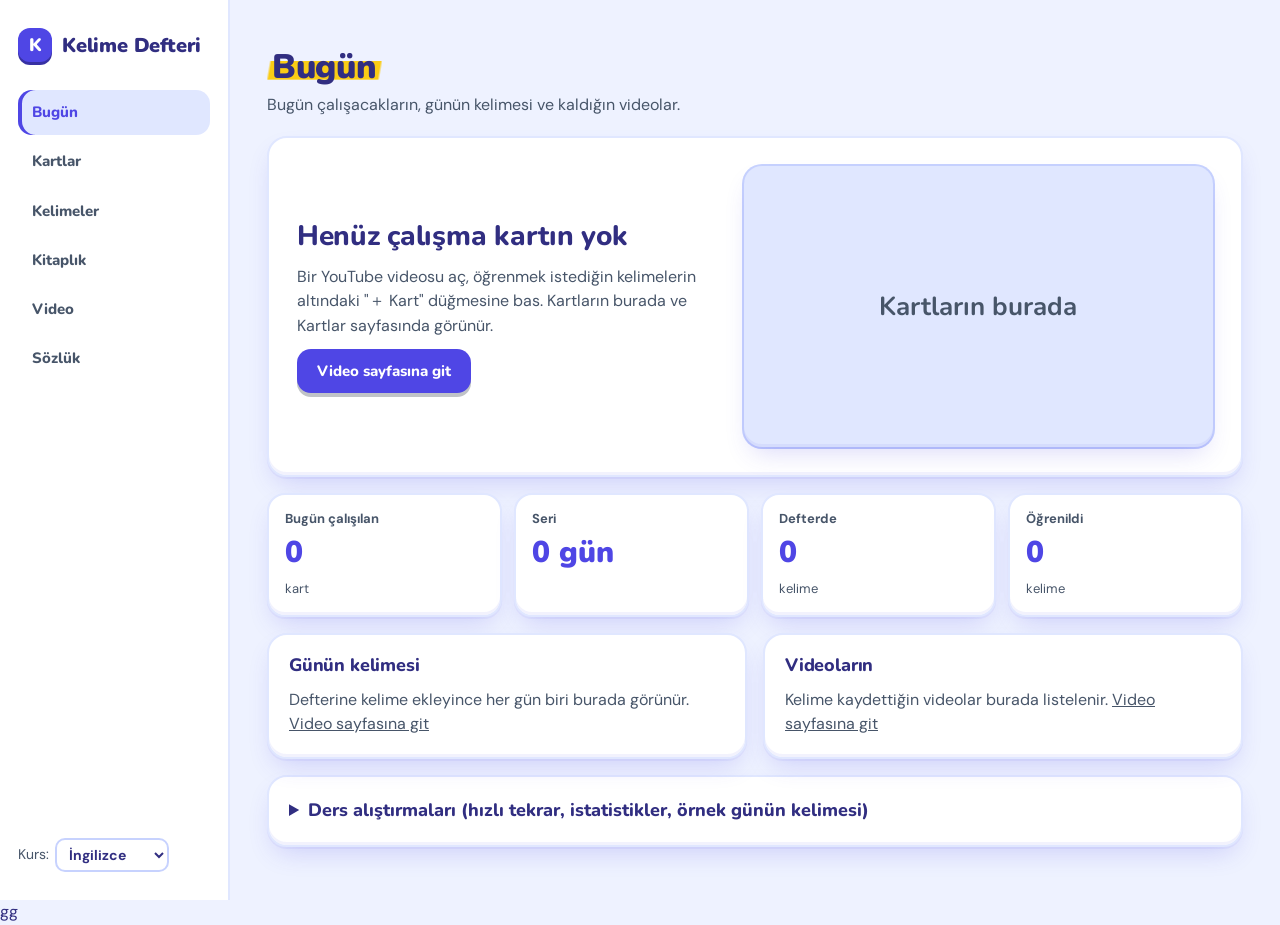
==== web/index.html @ 9fa53432 "Kelime Defteri: ilk commit (backend/ + web/ yapısı) Video transkripti, shadowing, dikte, kelime kart" ====
<!DOCTYPE html>
<html lang="tr">
<head>
    <meta charset="UTF-8">
    <meta name="viewport" content="width=device-width, initial-scale=1.0, viewport-fit=cover">
    <title>Bugün · Kelime Defteri</title>
    <link rel="preconnect" href="https://fonts.googleapis.com">
    <link rel="preconnect" href="https://fonts.gstatic.com" crossorigin>
    <link href="https://fonts.googleapis.com/css2?family=DM+Sans:ital,wght@0,400;0,500;0,700;1,400&family=Nunito:wght@600;700;800;900&display=swap" rel="stylesheet">
    <link rel="stylesheet" href="css/style.css">
</head>
<body>
<div class="app">
    <aside class="sidebar">
        <h1 class="brand"><span class="brand-mark" aria-hidden="true">K</span> Kelime Defteri</h1>
        <nav class="nav" aria-label="Sayfalar">
            <a href="index.html" aria-current="page">Bugün</a>
            <a href="kartlar.html">Kartlar</a>
            <a href="kelimeler.html">Kelimeler</a>
            <a href="kitaplik.html">Kitaplık</a>
            <a href="video.html">Video</a>
            <a href="sozluk.html">Sözlük</a>
        </nav>
        <label class="course">Kurs:
            <select id="courseSelect" aria-label="Kurs dili">
                <option value="en">İngilizce</option>
                <option value="de">Almanca</option>
                <option value="fr">Fransızca</option>
                <option value="es">İspanyolca</option>
            </select>
        </label>
    </aside>

    <main class="main">
        <section id="today" class="section">
            <h2><mark>Bugün</mark></h2>
            <p class="section-hint">Bugün çalışacakların, günün kelimesi ve kaldığın videolar.</p>

            <!-- Günün özeti: kayıtlı kartlardan (store.js + saved.js) -->
            <article class="panel hero">
                <div id="todayHero"></div>
                <div class="index-card">
                    <div id="todayNext" class="study-display today-next"></div>
                </div>
            </article>

            <div class="tiles">
                <div class="tile"><span class="tile-label">Bugün çalışılan</span><span class="tile-value" id="todayDone">0</span><span class="tile-sub">kart</span></div>
                <div class="tile"><span class="tile-label">Seri</span><span class="tile-value"><span id="todayStreak">0</span> gün</span></div>
                <div class="tile"><span class="tile-label">Defterde</span><span class="tile-value" id="todayTotal">0</span><span class="tile-sub">kelime</span></div>
                <div class="tile"><span class="tile-label">Öğrenildi</span><span class="tile-value" id="todayLearned">0</span><span class="tile-sub">kelime</span></div>
            </div>

            <div class="grid grid-2">
                <article class="panel">
                    <h3>Günün kelimesi</h3>
                    <div id="todayWord"></div>
                </article>
                <article class="panel">
                    <h3>Videoların</h3>
                    <div id="todayVideos"></div>
                </article>
            </div>

            <!-- variables.js, operators.js, conditionals.js ve advanced.js ders dosyalarının demo içeriği -->
            <details class="panel lab">
            <summary>Ders alıştırmaları (hızlı tekrar, istatistikler, örnek günün kelimesi)</summary>
            <div class="grid">
                <article class="panel hero">
                    <div>
                        <h3>Hızlı tekrar</h3>
                        <p>Her kelime 1,5 saniye görünür, ardından Türkçe anlamı gelir.</p>
                        <div class="hero-actions">
                            <button type="button" id="studyButton" onclick="startStudySession()">Tekrarı başlat</button>
                            <span id="studyProgress" class="progress"></span>
                        </div>
                    </div>
                    <div class="index-card">
                        <div id="studyDisplay" class="study-display"></div>
                    </div>
                </article>

                <div class="tiles">
                    <div class="tile">
                        <span class="tile-label">Seri</span>
                        <span class="tile-value"><span id="seri"></span> gün</span>
                    </div>
                    <div class="tile">
                        <span class="tile-label">Puan</span>
                        <span class="tile-value" id="operator-puan"></span>
                    </div>
                    <div class="tile">
                        <span class="tile-label">Başarı</span>
                        <span class="tile-value" id="basariYuzdesi"></span>
                    </div>
                    <div class="tile">
                        <span class="tile-label">Seviye</span>
                        <span class="tile-value" id="seviyeSonucu"></span>
                        <span class="tile-sub"><span id="kosul-puan"></span> puan</span>
                    </div>
                </div>

                <div class="grid grid-2">
                    <article class="panel">
                        <h3>Günün kelimesi</h3>
                        <p class="wod-word" id="kelime"></p>
                        <p class="wod-meaning" id="anlam"></p>
                        <p class="meta">
                            <span class="chip">Seviye <b id="seviye"></b></span>
                            <span class="chip">Öğrenildi <b id="ogrenildiMi"></b></span>
                        </p>
                    </article>

                    <article class="panel">
                        <h3>Bu haftanın özeti</h3>
                        <table class="stats">
                            <tr><td>Toplam soru</td><td id="toplamSoru"></td></tr>
                            <tr><td>Doğru − yanlış</td><td id="fark"></td></tr>
                            <tr><td>17 günde tam hafta</td><td id="tamHafta"></td></tr>
                            <tr><td>Artan gün</td><td id="artanGun"></td></tr>
                            <tr><td>Sınavı geçti</td><td id="gectiMi"></td></tr>
                            <tr><td>Rozet kazandı</td><td id="rozetMi"></td></tr>
                        </table>
                    </article>
                </div>
            </div>
            </details>
        </section>
    </main>
</div>

<script src="js/helpers.js"></script>
<script src="js/course.js"></script>
<script src="js/lessons/variables.js"></script>
<script src="js/lessons/operators.js"></script>
<script src="js/lessons/conditionals.js"></script>
<script src="js/lessons/advanced.js"></script>
<script src="js/store.js"></script>
<script src="js/saved.js"></script>
gg</body>
</html>
---- web/css/style.css ----
/* ===== Renkler ve yazı tipleri ===== */
:root {
    /* Palet: ui-ux-pro-max "Language Learning App" (öğrenme indigosu + ilerleme yeşili) */
    --ground: #EEF2FF;        /* sayfa zemini */
    --paper: #FFFFFF;         /* kart ve panel */
    --ink: #312E81;           /* ana yazı */
    --ink-soft: #475569;      /* ikincil yazılar */
    --rule: #C7D2FE;          /* kenarlık */
    --primary: #4F46E5;       /* düğmeler, seçili öğeler */
    --primary-deep: #3730A3;  /* düğmelerin alt gölgesi */
    --primary-soft: #E0E7FF;  /* seçili menü, yumuşak dolgu */
    --secondary: #818CF8;
    --accent: #16A34A;        /* ilerleme yeşili (dolgu) */
    --muted: #EBEEF8;
    --margin: #7C3AED;        /* kartların üst şeridi, phrasal verb rengi */
    --marker: #FACC15;        /* vurgu sarısı */
    --marker-soft: #FEF9C3;
    --marker-deep: #CA8A04;
    --ok: #15803D;            /* beyaz üstünde 4.5:1'i geçen yeşil */
    --error: #B91C1C;

    --font-display: "Nunito", "Segoe UI", system-ui, sans-serif;
    --font-body: "DM Sans", "Segoe UI", system-ui, sans-serif;
    --font-hand: "Nunito", "Segoe UI", system-ui, sans-serif;  /* Türkçe anlamlar (eskiden el yazısı) */

    --radius: 20px;
    /* Clay: dışta yumuşak gölge + içte alt kenar gölgesi */
    --shadow: 0 2px 0 rgba(79, 70, 229, 0.06), 0 12px 26px -8px rgba(79, 70, 229, 0.22), inset 0 -3px 0 rgba(79, 70, 229, 0.07);
    --press: 0 4px 0 rgba(15, 23, 42, 0.26);       /* basılabilir düğmenin alt kenarı */
    --press-down: 0 1px 0 rgba(15, 23, 42, 0.26);
}

* { box-sizing: border-box; }

body {
    margin: 0;
    font: 16px/1.55 var(--font-body);
    color: var(--ink);
    background: var(--ground);
}

h1, h2, h3 { font-family: var(--font-display); line-height: 1.15; margin: 0; }

a { color: inherit; }

:focus-visible { outline: 3px solid var(--ink); outline-offset: 2px; border-radius: 6px; }

/* Fosforlu kalem: başlıklarda ve öğrenilen kelimelerde */
mark, .learned .front .word {
    color: inherit;
    background: linear-gradient(100deg, transparent 2%, var(--marker) 4%, var(--marker) 96%, transparent 98%) 0 62% / 100% 0.55em no-repeat;
    padding: 0 0.15em;
}

/* ===== Uygulama iskeleti ===== */
.app { min-height: 100vh; }

.sidebar {
    display: flex; align-items: center; justify-content: space-between; gap: 12px;
    padding: 14px 16px;
    padding-top: calc(14px + env(safe-area-inset-top, 0px));
    background: var(--paper);
    border-bottom: 1px solid var(--rule);
}

.brand { display: flex; align-items: center; gap: 10px; font-family: var(--font-display); font-weight: 800; font-size: 20px; }
.brand-mark {
    display: grid; place-items: center;
    width: 34px; height: 34px; border-radius: 9px;
    background: var(--primary); color: var(--marker); font-size: 18px;
}

.course { margin: 0; font-size: 14px; color: var(--ink-soft); }
.course { display: flex; align-items: center; gap: 6px; }
.course select { padding: 5px 8px; border: 1px solid var(--rule); border-radius: 8px; background: var(--paper); color: var(--ink); font: 700 14px var(--font-body); cursor: pointer; }
.course select:focus-visible { outline: 2px solid var(--ink); outline-offset: 1px; }

/* Telefonda menü: alta sabit sekme çubuğu */
.nav {
    position: fixed; left: 0; right: 0; bottom: 0; z-index: 10;
    display: grid; grid-template-columns: repeat(6, 1fr);
    padding-bottom: env(safe-area-inset-bottom, 0px);
    background: var(--paper);
    border-top: 1px solid var(--rule);
}
.nav a {
    padding: 12px 2px; text-align: center; text-decoration: none;
    font-weight: 700; font-size: 13px; color: var(--ink-soft);
}
.nav a:hover { color: var(--ink); }
.nav a[aria-current="page"] { color: var(--ink); box-shadow: inset 0 3px 0 var(--ink); }

.main {
    max-width: 1040px; margin: 0 auto;
    padding: 8px 16px calc(88px + env(safe-area-inset-bottom, 0px));
}

.section { padding-top: 28px; scroll-margin-top: 16px; }
.section > h2 { font-size: clamp(26px, 5vw, 34px); font-weight: 800; margin-bottom: 6px; }
.section-hint { margin: 0 0 18px; color: var(--ink-soft); }

/* ===== Paneller ===== */
.panel {
    background: var(--paper);
    border-radius: var(--radius);
    box-shadow: var(--shadow);
    padding: 20px;
}
.panel h3 { font-size: 18px; font-weight: 600; margin-bottom: 12px; }
.panel p { margin: 0 0 10px; }
.panel p:last-child { margin-bottom: 0; }

.grid { display: grid; gap: 16px; }

/* ===== Bugün: hızlı tekrar ===== */
.hero { display: grid; gap: 20px; align-items: center; }
.hero h3 { font-size: clamp(22px, 4vw, 28px); font-weight: 800; }
.hero p { color: var(--ink-soft); }
.hero-actions { display: flex; align-items: center; gap: 14px; flex-wrap: wrap; }
.progress { font-weight: 700; color: var(--ink-soft); font-variant-numeric: tabular-nums; }

.index-card {
    position: relative;
    aspect-ratio: 5 / 3;
    border-radius: 10px;
    background:
        linear-gradient(var(--margin), var(--margin)) 0 22% / 100% 2px no-repeat,
        linear-gradient(var(--paper), var(--paper)) 0 0 / 100% 22% no-repeat,
        repeating-linear-gradient(to bottom, var(--paper) 0 27px, var(--rule) 27px 28px);
    box-shadow: var(--shadow), 0 0 0 1px var(--rule);
    transform: rotate(-1.2deg);
}
.study-display {
    position: absolute; inset: 0;
    display: grid; place-items: center; padding: 16px; text-align: center;
    font-family: var(--font-display); font-weight: 800; font-size: clamp(28px, 6vw, 44px);
}
.study-display:empty::before {
    content: "Hazır olduğunda başlat";
    font-family: var(--font-hand); font-weight: 600; font-size: clamp(26px, 5vw, 34px); color: var(--ink-soft);
}

.tiles { display: grid; grid-template-columns: repeat(2, 1fr); gap: 12px; }
.tile { background: var(--paper); border-radius: var(--radius); box-shadow: var(--shadow); padding: 14px 16px; }
.tile-label { display: block; font-size: 13px; font-weight: 700; color: var(--ink-soft); }
.tile-value { display: block; font-family: var(--font-display); font-weight: 800; font-size: 30px; font-variant-numeric: tabular-nums; }
.tile-sub { font-size: 13px; color: var(--ink-soft); }

.wod-word { font-family: var(--font-display); font-weight: 800; font-size: 34px; margin: 0; }
.wod-meaning { font-family: var(--font-hand); font-size: 30px; margin: 0 0 12px; }
.meta { display: flex; flex-wrap: wrap; gap: 8px; margin: 0; }
.chip {
    display: inline-flex; gap: 6px; padding: 4px 12px; border-radius: 999px;
    background: var(--ground); font-size: 14px; color: var(--ink-soft);
}
.chip b { color: var(--ink); }

/* ===== Tablolar ===== */
.stats { width: 100%; border-collapse: collapse; }
.stats td { padding: 9px 0; border-bottom: 1px solid var(--rule); }
.stats tr:last-child td { border-bottom: none; }
.stats td:first-child { color: var(--ink-soft); padding-right: 12px; }
.stats td:last-child { text-align: right; font-weight: 700; }

/* ===== Kartlar (function.js üretir) ===== */
.cards { display: grid; grid-template-columns: repeat(auto-fill, minmax(150px, 1fr)); gap: 16px; }
.card { aspect-ratio: 5 / 3; perspective: 800px; cursor: pointer; }
.card-inner { position: relative; width: 100%; height: 100%; transition: transform 0.55s cubic-bezier(.3, .7, .3, 1); transform-style: preserve-3d; }
.card:hover .card-inner { transform: translateY(-3px); }
.card.flipped .card-inner { transform: rotateY(180deg); }
.face {
    position: absolute; inset: 0;
    display: flex; flex-direction: column; align-items: center; justify-content: center; gap: 2px;
    border-radius: 10px;
    box-shadow: var(--shadow), 0 0 0 1px var(--rule);
    backface-visibility: hidden;
}
.front {
    padding-top: 22px;   /* yazı kırmızı çizginin altında kalsın */
    background:
        linear-gradient(var(--margin), var(--margin)) 0 18px / 100% 2px no-repeat,
        var(--paper);
}
.back {
    transform: rotateY(180deg);
    background: repeating-linear-gradient(to bottom, var(--paper) 0 23px, var(--rule) 23px 24px);
}
.front .word { font-family: var(--font-display); font-weight: 800; font-size: 22px; }
.back .word { font-family: var(--font-hand); font-weight: 600; font-size: 32px; }
.type { font-size: 13px; color: var(--ink-soft); }
.status { font-size: 12px; font-weight: 700; color: var(--ok); }

.deck-stats { display: flex; flex-wrap: wrap; gap: 8px; margin-top: 18px; }
.deck-stats .chip { background: var(--paper); box-shadow: var(--shadow); }

/* ===== Kelimeler ===== */
.word-list { list-style: none; margin: 0; padding: 0; }
.word-list li { padding: 10px 0; border-bottom: 1px solid var(--rule); }
.word-list li:last-child { border-bottom: none; }

.attempts { font-family: var(--font-display); font-weight: 800; font-size: 26px; letter-spacing: 6px; }

/* ===== Formlar ===== */
.field { display: block; margin-bottom: 10px; }
.field span { display: block; font-size: 13px; font-weight: 700; color: var(--ink-soft); margin-bottom: 4px; }
input[type="text"] {
    width: 100%; padding: 10px 12px;
    font: inherit; color: var(--ink);
    background: var(--paper); border: 1.5px solid var(--rule); border-radius: 10px;
}
input[type="text"]:focus { border-color: var(--ink); outline: none; }
.inline-form { display: flex; gap: 8px; }
.inline-form input { flex: 1; min-width: 0; }
.check { display: inline-flex; align-items: center; gap: 8px; font-size: 14px; color: var(--ink-soft); }
.check input { width: 18px; height: 18px; accent-color: var(--ink); }

button {
    padding: 10px 18px; border: none; border-radius: 10px;
    font: 700 15px var(--font-body); color: var(--paper); background: var(--primary);
    cursor: pointer; transition: transform 0.15s;
}
button:hover { transform: translateY(-1px); }
button:disabled { background: var(--ink-soft); cursor: wait; transform: none; }

.actions { display: flex; align-items: center; justify-content: space-between; gap: 12px; flex-wrap: wrap; margin-bottom: 12px; }

/* advanced.js sonuç satırlarına "ok" / "error" sınıfı verir */
#addResult, #loadResult, #lookupResult, #videoResult { min-height: 1.55em; }
.ok { color: var(--ok); }
.error { color: var(--error); }

/* ===== Kod laboratuvarı ===== */
.lab { margin-top: 16px; }
.lab summary { cursor: pointer; font-family: var(--font-display); font-weight: 600; font-size: 18px; }
.lab[open] summary { margin-bottom: 12px; }
.lab-note { font-size: 14px; color: var(--ink-soft); }

/* ===== Video ve transkript (video.js üretir) ===== */
.video-form { margin-bottom: 4px; }
.video-form p { margin: 8px 0 0; }

/* Telefonda: video üstte yapışık kalır, transkript altından kayar */
.video-layout { margin-top: 16px; }
.video-layout[hidden] { display: none; }
.video-layout .transcript { margin-top: 16px; }

/* Telefonda video + shadowing çubuğu birlikte üstte yapışık kalır */
.player-wrap { position: sticky; top: env(safe-area-inset-top, 0px); z-index: 5; }
.player-box {
    position: relative;
    aspect-ratio: 16 / 9;
    border-radius: var(--radius);
    overflow: hidden;
    background: #000;
    box-shadow: var(--shadow);
}
.player-box iframe, .player-box > div { position: absolute; inset: 0; width: 100%; height: 100%; border: 0; }

/* Shadowing çubuğu (Transkript modu) */
.shadow-bar { margin-top: 10px; padding: 10px 12px; border-radius: var(--radius); background: var(--paper); box-shadow: var(--shadow); }
.shadow-bar[hidden] { display: none; }
.shadow-buttons { display: grid; grid-template-columns: repeat(4, minmax(0, 1fr)); gap: 6px; }
.shadow-buttons button { padding: 8px 6px; font-size: 14px; white-space: nowrap; }
.shadow-buttons button:disabled { cursor: default; opacity: 0.45; background: var(--primary); }
.shadow-options { display: flex; align-items: center; justify-content: space-between; gap: 6px 14px; flex-wrap: wrap; margin-top: 8px; }
.shadow-counter { font-weight: 700; font-size: 14px; color: var(--ink-soft); font-variant-numeric: tabular-nums; }
.shadow-shortcut { margin: 6px 0 0; font-size: 12px; color: var(--ink-soft); }
/* Telefonda klavye yok; çubuk da az yer kaplasın */
@media (max-width: 719px) {
    .player-wrap { background: var(--ground); padding-bottom: 6px; }
    .shadow-bar { margin-top: 6px; padding: 8px; }
    .shadow-shortcut { display: none; }
}

/* Telefonda sarmalayıcı yok sayılır: player-box'ın yapışkanlığı tüm .video-layout boyunca sürer
   (yoksa video, dikte panelinin sonunda ekrandan kayar ve transkript takibi bozulur) */
.video-main { display: contents; }
@media (max-width: 479px) {
    .mode { padding: 10px; }
    .mode-desc { display: none; }
}
.dictation { margin-top: 14px; padding: 14px 16px; }
.dictation-head { display: flex; align-items: baseline; flex-wrap: wrap; gap: 4px 14px; color: var(--ink-soft); font-size: 13px; font-weight: 700; font-variant-numeric: tabular-nums; }
.dictation-head h3 { margin: 0 auto 0 0; font-family: var(--font-display); font-size: 20px; font-weight: 800; color: var(--ink); }
.dictation-shortcut { color: var(--ink-soft); }
.dictation-sentence { min-height: 64px; margin-top: 10px; padding: 10px 12px; border: 1px solid var(--rule); border-radius: 12px; background: var(--paper); font-size: 19px; line-height: 2; overflow-wrap: anywhere; }
input.dictation-slot { width: 7.5em; max-width: 100%; margin: 0 3px; padding: 2px 6px; border: 0; border-bottom: 2px solid var(--ink-soft); border-radius: 4px 4px 0 0; background: var(--paper); color: var(--ink); font: 700 18px/1.5 var(--font-body); text-align: center; vertical-align: baseline; }
input.dictation-slot:focus { outline: 2px solid var(--ink); outline-offset: 1px; }
input.dictation-slot.correct { border-color: var(--ok); background: var(--paper); color: var(--ok); box-shadow: 0 2px 0 var(--ok); }
input.dictation-slot.wrong { border-color: var(--error); background: var(--paper); color: var(--error); box-shadow: 0 2px 0 var(--error); }
input.dictation-slot.shown { border-color: var(--ink-soft); background: var(--ground); }
input.dictation-slot.drop-target { outline: 3px solid var(--marker); outline-offset: 2px; }
.dictation-bank { display: flex; flex-wrap: wrap; gap: 8px; min-height: 38px; margin: 10px 0; }
.dictation-chip { padding: 5px 12px; border-radius: 999px; background: var(--ground); color: var(--ink); font: 700 15px var(--font-body); touch-action: none; user-select: none; }
.dictation-chip:hover { box-shadow: 0 0 0 2px var(--rule); transform: translateY(-1px); }
.dictation-chip.used { opacity: 0.38; }
.dictation-drag-preview { position: fixed; z-index: 100; padding: 6px 12px; border-radius: 999px; background: var(--primary); color: var(--paper); font-weight: 700; pointer-events: none; box-shadow: var(--shadow); }
.dictation-controls { display: flex; align-items: center; gap: 6px; flex-wrap: wrap; }
.dictation-controls button { padding: 7px 11px; font-size: 14px; }
.dictation-controls button.ghost { color: var(--ink); background: var(--ground); }
.dictation-controls button.ghost:disabled { color: var(--ink-soft); background: var(--ground); opacity: 0.6; cursor: default; }
.dictation-speed, .shadow-speed { display: inline-flex; align-items: center; gap: 4px; color: var(--ink-soft); font-size: 14px; }
.dictation-speed select, .shadow-speed select { padding: 5px; border: 1px solid var(--rule); border-radius: 8px; background: var(--paper); color: var(--ink); font: inherit; }
/* Dikte kontrol çubuğu (videonun altında): Önceki / Dinle / Sonraki / Hız */
.dictation-bar .shadow-buttons { grid-template-columns: repeat(3, minmax(0, 1fr)); }
.dictation-bar .shadow-options { justify-content: flex-end; }
/* Zorluk ve tür seçimi */
.dictation-choices { display: flex; flex-wrap: wrap; justify-content: center; gap: 8px 12px; margin-top: 12px; }
.segmented { display: inline-flex; padding: 3px; border-radius: 999px; background: var(--ground); box-shadow: inset 0 0 0 1px var(--rule); }
.segmented button { padding: 6px 14px; border-radius: 999px; font-size: 14px; color: var(--ink-soft); background: none; }
.segmented button:hover { transform: none; color: var(--ink); }
.segmented button[aria-pressed="true"] { color: var(--paper); background: var(--primary); }
.segmented button:disabled { cursor: default; opacity: 0.45; background: none; color: var(--ink-soft); }
.segmented button:disabled[aria-pressed="true"] { background: var(--ink-soft); color: var(--paper); }
/* Önizleme + Başla */
.dictation-preview { display: flex; flex-direction: column; align-items: center; gap: 8px; margin-top: 12px; padding: 16px 12px; border: 1.5px dashed var(--rule); border-radius: 12px; text-align: center; }
.dictation-preview[hidden], #dictationExercise[hidden] { display: none; }
.dictation-preview p { margin: 0; }
.preview-label { font-size: 12px; font-weight: 700; letter-spacing: 0.08em; text-transform: uppercase; color: var(--ink-soft); }
.preview-sample { display: flex; flex-wrap: wrap; align-items: center; justify-content: center; gap: 6px; font-size: 17px; white-space: pre-wrap; }
.preview-blank { display: inline-block; width: 4.2em; height: 1.5em; border-radius: 999px; background: var(--marker-soft); box-shadow: inset 0 0 0 1.5px var(--marker); vertical-align: middle; }
.preview-chip { padding: 3px 12px; border-radius: 999px; background: var(--ground); font-weight: 700; font-size: 15px; }
.preview-line { display: inline-block; width: min(18em, 80%); height: 1.6em; border-bottom: 2px solid var(--ink-soft); }
.preview-text { font-size: 13px; color: var(--ink-soft); }
#dictationStart { margin-top: 4px; padding: 11px 30px; font-size: 16px; color: var(--ink); background: var(--marker); box-shadow: 0 3px 0 var(--marker-deep); }
#dictationStart:disabled { color: var(--ink-soft); background: var(--ground); box-shadow: none; cursor: default; }
/* Sırala: yerleştirilen kelimeler */
.dictation-sentence .dictation-chip { margin: 2px 3px; line-height: 1.5; vertical-align: middle; touch-action: auto; }
.dictation-chip.placed { background: var(--marker-soft); }
.dictation-chip.placed.correct { color: var(--paper); background: var(--ok); }
.dictation-chip.placed.wrong { color: var(--paper); background: var(--error); }
.dictation-chip.placed.shown { color: var(--ink); background: var(--ground); box-shadow: inset 0 0 0 1.5px var(--ink-soft); }
.dictation-chip:disabled { cursor: default; }
.dictation-chip.placed:disabled { opacity: 1; }
.dictation-placeholder { font-size: 15px; color: var(--ink-soft); }
/* Cümle: yazma alanı ve geri bildirim */
textarea.dictation-typed { display: block; width: 100%; padding: 8px 10px; border: 1.5px solid var(--rule); border-radius: 10px; background: var(--paper); color: var(--ink); font: 400 18px/1.5 var(--font-body); resize: vertical; }
textarea.dictation-typed:focus { border-color: var(--ink); outline: none; }
.dictation-feedback { font-size: 17px; line-height: 1.7; }
.dictation-feedback:empty { display: none; }
.feedback-ok { color: var(--ok); font-weight: 700; }
.feedback-miss { color: var(--error); letter-spacing: 1px; }
.feedback-shown { color: var(--ink-soft); }
/* Maskeli transkript (dikte modu) */
#maskView[hidden] { display: none; }
.mask-line { align-items: center; }
.mask-number { display: grid; place-items: center; min-width: 2.2em; height: 2.2em; padding: 0; border-radius: 8px; box-shadow: inset 0 0 0 1px var(--rule); background: var(--paper); }
.mask-text { min-width: 0; font-size: 16px; font-weight: 700; letter-spacing: 1px; overflow-wrap: anywhere; }
.mask-line.done .mask-text { font-weight: 400; letter-spacing: 0; color: var(--ok); }
.mask-line.done .mask-number { color: var(--paper); background: var(--ok); box-shadow: none; }
.dictation-message { min-height: 1.5em; margin: 8px 0 0 !important; font-size: 14px; font-weight: 700; }
.dictation-message.success { color: var(--ok); }
.dictation-message.error { color: var(--error); }
.dictation-shortcut { margin: 2px 0 0 !important; font-size: 12px; }
/* Telefonda dikte, yapışık videonun altındaki alana sığsın */
@media (max-width: 719px) {
    .dictation { padding: 12px; }
    .dictation-head h3 { font-size: 18px; }
    .dictation-sentence { margin-top: 8px; padding: 6px 10px; font-size: 17px; line-height: 1.9; }
    input.dictation-slot { width: 5.5em; font-size: 16px; }  /* 16px altı iOS'ta yakınlaştırma yapar */
    .dictation-bank { gap: 6px; min-height: 32px; margin: 8px 0; }
    .dictation-chip { padding: 4px 10px; font-size: 14px; }
    .dictation-controls { display: grid; grid-template-columns: repeat(4, minmax(0, 1fr)); gap: 5px; }
    .dictation-controls button { padding: 7px 4px; font-size: 13px; line-height: 1.2; }
    .dictation-speed { font-size: 0; }  /* "Hız" yazısı gizli, seçim kutusu kalır */
    .dictation-speed select { width: 100%; height: 100%; font-size: 13px; }
    .dictation-message { font-size: 13px; }
    .dictation-shortcut { display: none; }
}
/* Telefon/tablet: panel, yapışık video ile alttaki menü arasındaki boşluğa sığar; fazlası panelin içinde kayar.
   --dictation-space değerini video.js (fitDictation) hesaplar. */
@media (max-width: 959px) {
    .video-layout[data-mode="dictation"] .dictation { max-height: var(--dictation-space, none); overflow-y: auto; overscroll-behavior: contain; }
}

.transcript { position: relative; padding: 8px; }
.transcript-hint { margin: 4px 12px 8px; font-size: 14px; color: var(--ink-soft); }

.line {
    display: flex; gap: 12px; align-items: flex-start;
    width: 100%; padding: 10px 12px;
    border-radius: 10px;
    text-align: left; cursor: pointer;
    font: inherit; color: inherit; background: none;
    transition: background 0.2s;
}
.line:hover { background: var(--ground); transform: none; }
.line.active { background: var(--marker-soft); box-shadow: inset 4px 0 0 var(--marker); }

.line-time {
    flex: none; min-width: 3.2em; padding-top: 2px;
    font-size: 13px; font-weight: 700; color: var(--ink-soft);
    font-variant-numeric: tabular-nums;
}

.line-words { display: flex; flex-wrap: wrap; gap: 4px 10px; min-width: 0; }

/* Çalışma modları: Transkript | Dikte | Kelimeler (video.js setMode) */
.modes { display: grid; grid-template-columns: repeat(4, minmax(0, 1fr)); gap: 10px; margin-bottom: 16px; }
.mode {
    display: flex; flex-direction: column; align-items: flex-start; gap: 2px;
    padding: 12px 14px; border-radius: var(--radius);
    text-align: left; color: var(--ink); background: var(--paper); box-shadow: var(--shadow);
}
.mode-title { font-family: var(--font-display); font-weight: 800; font-size: 17px; line-height: 1.2; }
.mode-count { margin-left: 2px; font-family: var(--font-body); font-weight: 400; font-size: 13px; color: var(--ink-soft); font-variant-numeric: tabular-nums; }
.mode-desc { font-size: 13px; font-weight: 400; color: var(--ink-soft); line-height: 1.3; }
.mode[aria-selected="true"] { color: var(--paper); background: var(--primary); box-shadow: inset 0 -4px 0 var(--marker); }
.mode[aria-selected="true"] .mode-count, .mode[aria-selected="true"] .mode-desc { color: var(--rule); }
.dictation[hidden], .transcript[hidden] { display: none; }
#vocabStatus { min-height: 1.3em; }

/* Seviye düğmeleri */
.level-chips { display: flex; flex-wrap: wrap; gap: 6px; margin: 0 4px 12px; }
.level-chip {
    padding: 6px 12px; border-radius: 999px;
    font-size: 14px; color: var(--ink); background: var(--ground);
}
.level-chip b { font-weight: 400; color: var(--ink-soft); margin-left: 2px; }
.level-chip[aria-pressed="true"] { color: var(--paper); background: var(--primary); }
.level-chip[aria-pressed="true"] b { color: var(--marker); }
.level-chip.phrasal { box-shadow: inset 0 0 0 1.5px var(--margin); }
.level-chip.phrasal[aria-pressed="true"] { background: var(--margin); box-shadow: none; }
.level-chip.phrasal[aria-pressed="true"] b { color: var(--paper); }
.level-chip.basic { color: var(--ink-soft); background: none; box-shadow: inset 0 0 0 1.5px var(--rule); }
.level-chip.basic[aria-pressed="true"] { color: var(--paper); background: var(--ink-soft); box-shadow: none; }

/* Kelime kartları */
.vocab-list { display: grid; grid-template-columns: repeat(auto-fill, minmax(150px, 1fr)); gap: 10px; padding: 0 4px 8px; }
.vocab-list > p { grid-column: 1 / -1; }
.vocab-item {
    display: flex; flex-direction: column;
    border-radius: 10px; color: var(--ink);
    background:
        linear-gradient(var(--margin), var(--margin)) 0 0 / 100% 2px no-repeat,
        var(--paper);
    box-shadow: 0 0 0 1px var(--rule);
}
.vocab-item:hover { box-shadow: 0 0 0 1.5px var(--ink); }
.vocab-item.phrasal { grid-column: 1 / -1; }
/* Kartın üst kısmı: videoya götüren düğme */
.v-main {
    flex: 1; display: flex; flex-direction: column; align-items: flex-start; gap: 1px;
    width: 100%; padding: 10px 12px 8px; border-radius: 10px 10px 0 0;
    text-align: left; font: inherit; color: inherit; background: none;
}
.v-main:hover { transform: none; }
/* Kartın alt kısmı: "＋ Kart" ve "＋ Liste" kaydetme düğmeleri (store.js) */
.v-save { display: flex; gap: 6px; padding: 0 10px 10px; }
.v-save button { flex: 1; padding: 5px 4px; border-radius: 8px; font-size: 13px; white-space: nowrap; color: var(--ink); background: var(--ground); }
.v-save button[aria-pressed="true"] { color: var(--paper); background: var(--ok); }
.vocab-item.phrasal .v-save button { flex: none; padding: 5px 14px; }
.saved-summary a { font-weight: 700; }
/* Seçili gruptaki tüm kelimeleri kaydetme düğmeleri */
.bulk-save { display: flex; flex-wrap: wrap; gap: 6px; margin: 0 4px 12px; font-size: 14px; color: var(--error); }
.bulk-save:empty { display: none; }
.bulk-save button { padding: 6px 12px; border-radius: 8px; font-size: 13px; color: var(--ink); background: var(--ground); }
.bulk-save button[aria-pressed="true"] { color: var(--paper); background: var(--ok); }

/* ===== Videodan kaydedilenler: Kartlar, Kelimeler, Kitaplık (saved.js üretir) ===== */
.saved-block { margin-bottom: 28px; }
.saved-title { font-size: 18px; font-weight: 600; margin: 0 0 12px; }
.saved-empty { margin: 0; color: var(--ink-soft); }
.section > .tiles { margin-bottom: 16px; }
.section > .panel + .panel { margin-top: 16px; }
.lab .panel { box-shadow: 0 0 0 1px var(--rule); }
.section > .grid-2 { margin-top: 16px; }
.section > .tiles { margin-top: 16px; }

/* Bugün sayfası (saved.js) */
a.button-link {
    display: inline-block; padding: 11px 20px; border-radius: 10px;
    font: 700 15px var(--font-body); text-decoration: none; color: var(--paper); background: var(--primary);
}
a.button-link:hover { transform: translateY(-1px); }
.today-next { overflow-wrap: anywhere; }
.today-next:empty::before { content: "Kartların burada"; }
#todayWord .study-example { margin: 0 0 12px !important; }
#todayWord .study-ipa { margin: 0; }
#todayWord .meta { align-items: center; }
.today-video { display: flex; align-items: baseline; justify-content: space-between; gap: 12px; padding: 10px 0; border-bottom: 1px solid var(--rule); text-decoration: none; }
.today-video:last-child { border-bottom: none; }
.today-video:hover .today-video-title { text-decoration: underline; }
.today-video-title { font-weight: 700; min-width: 0; overflow-wrap: anywhere; }
.today-video .saved-video-count { flex: none; }

/* Kartlar: çalışma oturumu */
.study-top { display: flex; align-items: center; justify-content: space-between; gap: 8px 16px; flex-wrap: wrap; margin-bottom: 14px; }
.study-deck { display: inline-flex; align-items: center; gap: 8px; font-size: 14px; font-weight: 700; color: var(--ink-soft); min-width: 0; }
.study-deck select, .word-tools select {
    max-width: 100%; padding: 8px 10px; border: 1.5px solid var(--rule); border-radius: 10px;
    background: var(--paper); color: var(--ink); font: 400 15px var(--font-body); cursor: pointer;
}
#studyArea { max-width: 680px; margin: 0 auto; }
.study-counter { font-size: 14px; font-weight: 700; color: var(--ink-soft); font-variant-numeric: tabular-nums; }
.study-card {
    display: flex; flex-direction: column; align-items: center; gap: 6px;
    min-height: 250px; padding: 34px 20px 22px; border-radius: 12px; text-align: center;
    background:
        linear-gradient(var(--margin), var(--margin)) 0 22px / 100% 2px no-repeat,
        var(--paper);
    box-shadow: var(--shadow), 0 0 0 1px var(--rule);
}
.study-card p { margin: 0; }
.study-meta { display: flex; flex-wrap: wrap; justify-content: center; gap: 6px; margin-bottom: 6px; }
.study-meta .chip { padding: 1px 10px; font-size: 12px; }
.study-word { font-family: var(--font-display); font-weight: 800; font-size: clamp(30px, 6vw, 44px); line-height: 1.1; overflow-wrap: anywhere; }
.study-ipa { font-family: "Segoe UI", "Lucida Sans Unicode", "Arial Unicode MS", system-ui, sans-serif; font-size: 16px; color: var(--ink-soft); }
.study-example { max-width: 34em; margin-top: 8px !important; font-size: 16px; font-style: italic; color: var(--ink-soft); }
.study-example mark { font-style: normal; font-weight: 700; color: var(--ink); }
.study-video { display: flex; flex-wrap: wrap; justify-content: center; gap: 6px; margin-top: 8px; }
.study-answer {
    width: 100%; margin-top: 14px !important; padding-top: 12px; border-top: 1px dashed var(--rule);
    font-family: var(--font-hand); font-weight: 600; font-size: clamp(30px, 6vw, 40px); line-height: 1.15;
}
.study-actions { display: flex; justify-content: center; margin-top: 14px; }
.study-actions > button { min-width: 220px; padding: 12px 18px; }
.study-actions.rating { display: grid; grid-template-columns: repeat(4, minmax(0, 1fr)); gap: 8px; }
.study-actions .rate { min-width: 0; display: flex; flex-direction: column; align-items: center; gap: 1px; padding: 9px 4px; }
.rate-when { font-size: 12px; font-weight: 400; opacity: 0.85; }
.rate.again { background: var(--error); }
.rate.hard { background: #A8650F; }
.rate.good { background: var(--ok); }
.rate.easy { background: var(--primary); }
.study-done { padding: 28px 8px; text-align: center; }
.study-done-title { font-family: var(--font-display); font-weight: 800; font-size: 24px; }
.study-done-actions { display: flex; flex-wrap: wrap; align-items: center; justify-content: center; gap: 10px; margin-top: 14px; }
button.ghost { color: var(--ink); background: var(--ground); }
.clip-box { max-width: 520px; margin: 14px auto 0; }
.clip-box[hidden] { display: none; }
.study-shortcut { margin: 12px 0 0 !important; font-size: 12px; text-align: center; color: var(--ink-soft); }
@media (max-width: 719px) { .study-shortcut { display: none; } }

/* Durum çipleri: yeni / öğreniliyor / öğrenildi */
.chip.status-new { color: var(--ink); background: var(--marker-soft); }
.chip.status-learning { color: #7A4A08; background: #FBE6C8; }
.chip.status-learned { color: var(--paper); background: var(--ok); }

/* Kelimeler: defter araçları */
.word-tools { display: grid; grid-template-columns: 1fr 1fr; gap: 8px; }
.word-tools input { grid-column: 1 / -1; }
.word-tools select { width: 100%; min-width: 0; }
.word-info { margin: 10px 0 2px !important; font-size: 13px; font-weight: 700; color: var(--ink-soft); min-height: 1.3em; }
.word-add-form { display: flex; flex-wrap: wrap; align-items: center; gap: 8px; margin-bottom: 8px; }
.word-add-form input[type="text"] { flex: 1 1 160px; width: auto; }
#wordAddResult { min-height: 1.55em; }
.saved-example { display: block; font-size: 13px; font-style: italic; color: var(--ink-soft); }
.saved-due { font-size: 13px; color: var(--ink-soft); font-variant-numeric: tabular-nums; }
@media (min-width: 720px) {
    .word-tools { grid-template-columns: minmax(180px, 2fr) repeat(4, minmax(0, 1fr)); }
    .word-tools input { grid-column: auto; }
}

button.mini, a.mini {
    padding: 4px 10px; border-radius: 8px;
    font: 700 13px var(--font-body); text-decoration: none; white-space: nowrap;
    color: var(--ink); background: var(--paper); box-shadow: 0 0 0 1px var(--rule);
}
button.mini[aria-pressed="true"] { color: var(--paper); background: var(--ok); box-shadow: none; }
button.mini.danger { color: var(--error); }
.panel button.mini, .panel a.mini { background: var(--ground); box-shadow: none; }
.panel button.mini[aria-pressed="true"] { color: var(--paper); background: var(--ok); }

.saved-row { display: flex; align-items: center; gap: 6px 12px; flex-wrap: wrap; }
.saved-row .saved-text { flex: 1; min-width: 180px; }
.saved-row .saved-word { font-weight: 700; }
.saved-row .saved-ipa { font-family: "Segoe UI", "Lucida Sans Unicode", "Arial Unicode MS", system-ui, sans-serif; font-size: 13px; color: var(--ink-soft); }
.saved-row .chip { padding: 1px 8px; font-size: 12px; }

.saved-video { padding: 12px 0; border-bottom: 1px solid var(--rule); }
.saved-video:first-of-type { padding-top: 0; }
.saved-video:last-child { border-bottom: none; padding-bottom: 0; }
.saved-video-head { display: flex; align-items: baseline; justify-content: space-between; gap: 6px 12px; flex-wrap: wrap; margin-bottom: 8px; }
.saved-video-title { font-weight: 700; }
.saved-video-count { font-size: 13px; color: var(--ink-soft); }
.saved-video-words { display: flex; flex-wrap: wrap; gap: 6px; }
.saved-video-words a, .saved-video-words span { padding: 3px 10px; border-radius: 999px; font-size: 14px; text-decoration: none; background: var(--ground); }
.saved-video-words a:hover { box-shadow: 0 0 0 1.5px var(--ink); }
.v-head { display: flex; align-items: baseline; justify-content: space-between; gap: 8px; width: 100%; }
.v-word { font-family: var(--font-display); font-weight: 800; font-size: 18px; line-height: 1.2; overflow-wrap: anywhere; }
.v-count { flex: none; font-size: 12px; color: var(--ink-soft); font-variant-numeric: tabular-nums; }
.v-ipa {
    font-family: "Segoe UI", "Lucida Sans Unicode", "Arial Unicode MS", system-ui, sans-serif;
    font-size: 13px; color: var(--ink-soft); min-height: 1.3em;
}
.v-tr { font-family: var(--font-hand); font-weight: 600; font-size: 22px; line-height: 1.15; }
.v-pos { margin-top: 4px; padding: 1px 8px; border-radius: 999px; font-size: 12px; color: var(--ink-soft); background: var(--ground); }
.v-example { margin-top: 4px; font-size: 14px; font-style: italic; color: var(--ink-soft); }

.w { display: inline-flex; flex-direction: column; align-items: flex-start; }
.w-text { font-size: 18px; font-weight: 700; line-height: 1.3; }
.w-ipa {
    font-family: "Segoe UI", "Lucida Sans Unicode", "Arial Unicode MS", system-ui, sans-serif;
    font-size: 13px; line-height: 1.3; color: var(--ink-soft);
    min-height: 1.3em;
}

/* ===== Geniş ekranlar ===== */
@media (min-width: 720px) {
    .hero { grid-template-columns: 1fr 1.1fr; padding: 28px; }
    .tiles { grid-template-columns: repeat(4, 1fr); }
    .grid-2 { grid-template-columns: 1fr 1fr; align-items: start; }
    .span-2 { grid-column: 1 / -1; }
}

@media (min-width: 960px) {
    .app { display: grid; grid-template-columns: 230px 1fr; }
    .sidebar {
        position: sticky; top: 0; height: 100vh;
        flex-direction: column; align-items: stretch; justify-content: flex-start; gap: 28px;
        padding: 28px 18px;
        border-bottom: none; border-right: 1px solid var(--rule);
    }
    .nav {
        position: static; display: flex; flex-direction: column; gap: 4px;
        padding: 0; border-top: none; background: none;
    }
    .nav a { padding: 10px 14px; border-radius: 10px; text-align: left; font-size: 15px; }
    .nav a:hover { background: var(--ground); }
    .nav a[aria-current="page"] { background: var(--ground); box-shadow: none; }
    .video-layout { display: grid; gap: 20px; grid-template-columns: minmax(0, 1.2fr) minmax(0, 1fr); align-items: start; }
    .video-layout .transcript { margin-top: 0; max-height: calc(100vh - 230px); overflow-y: auto; }
    .video-main { display: block; position: sticky; top: 24px; align-self: start; max-height: calc(100vh - 48px); overflow-y: auto; padding: 0 4px 4px 0; }
    .video-main .player-wrap { position: static; }
    .video-main .dictation { margin-top: 14px; }
    /* Dikte modu: solda video + kontrol çubuğu + dikte, sağda maskeli transkript */
    .modes { grid-column: 1 / -1; margin-bottom: 0; }
    /* Dikte modu: transkript gizli, video + dikte ortada tek sütun */
    .course { margin-top: auto; }
    .main { padding: 12px 32px 48px; width: 100%; }
    .section { padding-top: 36px; }
}

@media (prefers-reduced-motion: reduce) {
    .card-inner, button, .line { transition: none; }
}

/* Dikte çubuğundaki seçimler (Hız, Sonda +) kendi satırında durur: telefonda da etiketleri görünsün */
@media (max-width: 719px) {
    .dictation-bar .dictation-speed { font-size: 13px; }
    .dictation-bar .dictation-speed select { width: auto; height: auto; }
}

/* ===== Shadowing cümle kartı, çeviri, ses kaydı, notlar (video.js) ===== */
.shadow-options + .shadow-options { justify-content: flex-start; }
.shadow-card { margin-top: 14px; padding: 16px; }
.shadow-card[hidden] { display: none; }
.shadow-sentence { display: flex; flex-wrap: wrap; justify-content: center; gap: 6px 12px; margin: 0 0 10px !important; min-height: 2.6em; }
.shadow-sentence .w { align-items: center; }
.shadow-sentence .w-text { font-family: var(--font-display); font-size: 24px; font-weight: 800; line-height: 1.2; }
.shadow-sentence .w-text.soft { font-weight: 600; color: var(--ink-soft); }
.shadow-sentence .w-ipa { font-size: 14px; }
.shadow-translation, .dictation-translation { margin: 0 0 10px !important; padding: 8px 12px; border-radius: 10px; background: var(--ground); font-family: var(--font-hand); font-weight: 600; font-size: 22px; line-height: 1.25; text-align: center; }
.shadow-translation[hidden], .dictation-translation[hidden] { display: none; }
.shadow-translation.error, .dictation-translation.error { font-family: var(--font-body); font-size: 14px; font-weight: 400; color: var(--error); }
.shadow-card-actions { display: flex; flex-wrap: wrap; align-items: center; justify-content: center; gap: 8px 12px; }
.shadow-card-actions button.mini:disabled { opacity: 0.5; cursor: default; background: var(--ground); color: var(--ink-soft); }
.shadow-card-actions button.mini[aria-pressed="true"] { background: var(--error); }
.shadow-record-note { margin: 8px 0 0 !important; min-height: 1.3em; font-size: 13px; text-align: center; color: var(--ink-soft); }
.shadow-record-note.error { color: var(--error); }
.video-notes { margin-top: 14px; padding: 12px 16px; }
.video-notes summary { cursor: pointer; font-family: var(--font-display); font-weight: 600; font-size: 16px; }
.video-notes textarea { display: block; width: 100%; margin-top: 10px; padding: 10px 12px; border: 1.5px solid var(--rule); border-radius: 10px; background: var(--paper); color: var(--ink); font: inherit; resize: vertical; }
.video-notes textarea:focus { border-color: var(--ink); outline: none; }
/* Dikte: ayarlar düğmesi, gizlenen seçimler, satır başına yanlış sayısı */
.dictation-head button.mini { margin-left: 4px; }
.dictation-head button.mini[hidden], .dictation-choices[hidden] { display: none; }
.mask-line { flex-wrap: wrap; }
.mask-line .mask-text { flex: 1; }
.mask-wrong { flex-basis: 100%; margin-left: calc(2.2em + 12px); font-size: 12px; font-weight: 700; color: var(--error); }
.dictation-bar .check { font-size: 14px; }

/* ===== Gramer modu (grammar.js) ===== */
#grammarView[hidden] { display: none; }
#grammarRetry { margin: 0 12px 12px; }
#grammarRetry[hidden], .grammar-help[hidden] { display: none; }
.grammar-help { margin: 0 12px 12px; padding: 12px 14px; border-radius: 10px; background: var(--ground); font-size: 14px; }
.grammar-help p { margin: 0 0 6px; }
.grammar-help ol { margin: 0 0 6px; padding-left: 20px; }
.grammar-help code { padding: 1px 6px; border-radius: 6px; background: var(--paper); font-size: 13px; }
.grammar-topics { display: grid; gap: 12px; padding: 0 4px 8px; }
.grammar-topic {
    padding: 14px 14px 12px; border-radius: 10px;
    background: linear-gradient(var(--margin), var(--margin)) 0 0 / 100% 2px no-repeat, var(--paper);
    box-shadow: 0 0 0 1px var(--rule); scroll-margin-top: 8px; transition: box-shadow 0.3s;
}
.grammar-topic.flash { box-shadow: 0 0 0 3px var(--marker); }
.grammar-topic p { margin: 0; }
.grammar-head { display: flex; align-items: baseline; justify-content: space-between; gap: 8px; }
.grammar-head h4 { margin: 0; font-family: var(--font-display); font-weight: 800; font-size: 18px; line-height: 1.2; }
.grammar-head .chip { flex: none; padding: 1px 10px; font-size: 12px; }
.grammar-title-tr { font-family: var(--font-hand); font-weight: 600; font-size: 21px; line-height: 1.2; }
.grammar-pattern { display: inline-block; margin: 6px 0 !important; padding: 3px 10px; border-radius: 8px; background: var(--marker-soft); font-family: Consolas, "Courier New", monospace; font-size: 14px; }
.grammar-explanation { font-size: 15px; }
.grammar-examples { display: grid; gap: 2px; margin: 8px 0; }
.grammar-example { display: flex; gap: 10px; align-items: flex-start; width: 100%; padding: 8px; border-radius: 8px; text-align: left; font: inherit; color: inherit; background: none; }
.grammar-example:hover { background: var(--ground); transform: none; }
.grammar-example-body { display: flex; flex-direction: column; gap: 2px; min-width: 0; }
.grammar-sentence { font-weight: 700; }
.grammar-sentence mark { background: var(--marker); padding: 0 2px; border-radius: 3px; }
.grammar-note { font-size: 13px; font-weight: 400; color: var(--ink-soft); }
.grammar-tip { padding-top: 8px; border-top: 1px dashed var(--rule); font-size: 14px; color: var(--ink-soft); }
/* Dikte: biten cümlenin grameri */
.dictation-grammar { display: flex; flex-direction: column; gap: 6px; margin: 0 0 10px; padding: 10px 12px; border-radius: 10px; box-shadow: inset 0 0 0 1px var(--rule); }
.dictation-grammar[hidden] { display: none; }
.dictation-grammar-label { font-size: 12px; font-weight: 700; letter-spacing: 0.06em; text-transform: uppercase; color: var(--ink-soft); }
.dictation-grammar-item { padding: 6px 8px; border-radius: 8px; text-align: left; font: 400 14px var(--font-body); color: var(--ink); background: var(--ground); }
.dictation-grammar-item span { display: block; font-size: 13px; color: var(--ink-soft); }
/* Dört mod kartı dar ekrana sığsın */
@media (max-width: 479px) {
    .modes { gap: 6px; }
    .mode { padding: 9px 6px; }
    .mode-title { font-size: 14px; }
    .mode-count { display: block; margin-left: 0; font-size: 11px; }
}

/* ===== Sözlük sayfası (sozluk.js) ===== */
.dict-history { display: flex; flex-wrap: wrap; gap: 6px; margin-top: 10px; }
.dict-history:empty { display: none; }
.dict-result[hidden] { display: none; }
.dict-head { display: flex; align-items: baseline; flex-wrap: wrap; gap: 6px 12px; margin-bottom: 12px; }
.dict-head h3 { margin: 0; font-family: var(--font-display); font-weight: 800; font-size: 30px; line-height: 1.1; overflow-wrap: anywhere; }
.dict-ipa { font-size: 17px; color: var(--ink-soft); }
.dict-audio { display: flex; flex-wrap: wrap; gap: 6px; }
.dict-label { font-size: 12px; font-weight: 700; letter-spacing: 0.06em; text-transform: uppercase; color: var(--ink-soft); }
.dict-cambridge { display: flex; align-items: center; flex-wrap: wrap; gap: 8px; margin-bottom: 14px; padding: 10px 12px; border-radius: 10px; background: var(--marker-soft); }
.dict-cambridge .dict-label { color: var(--ink); margin-right: 4px; }
.dict-cambridge a.mini { background: var(--paper); text-decoration: none; }
.dict-save { display: flex; align-items: flex-end; flex-wrap: wrap; gap: 10px; }
.dict-save .field { flex: 1; min-width: 180px; margin: 0; }
.dict-save-buttons { display: flex; gap: 6px; padding-bottom: 4px; }
#dictSaveResult { min-height: 1.4em; margin: 6px 0 0; font-size: 14px; }
#dictStatus { margin: 8px 0; }
#dictStatus:empty { display: none; }
.dict-meanings { display: grid; gap: 16px; margin-top: 8px; }
.dict-meaning { padding-top: 14px; border-top: 1px dashed var(--rule); }
.dict-definitions { margin: 8px 0 0; padding-left: 22px; display: grid; gap: 8px; }
.dict-example { display: block; font-family: var(--font-hand); font-size: 20px; line-height: 1.25; color: var(--ink-soft); }
.dict-synonyms { display: flex; align-items: center; flex-wrap: wrap; gap: 6px; margin-top: 10px; }

/* =====================================================================
   TEMA: Clay + canlı bloklar (ui-ux-pro-max "Language Learning App")
   Bu bölüm yukarıdaki kuralların üstüne yazar: yuvarlak köşeler (14-22px),
   kalın yumuşak kenarlık, çift gölge, basınca çöken düğmeler (200ms).
   ===================================================================== */
h1, h2, h3 { font-weight: 800; letter-spacing: -0.01em; }
.panel h3, .saved-title, .lab summary, .video-notes summary { font-weight: 800; }
.section > h2 { font-weight: 900; }
:focus-visible { outline: 3px solid var(--primary); outline-offset: 2px; border-radius: 10px; }
.course select:focus-visible, input.dictation-slot:focus { outline-color: var(--primary); }

/* İskelet */
.sidebar { border-bottom: 2px solid var(--primary-soft); }
.brand { font-weight: 900; letter-spacing: -0.01em; }
.brand-mark { border-radius: 12px; color: #FFFFFF; background: var(--primary); box-shadow: 0 3px 0 var(--primary-deep); font-weight: 900; }
.nav { border-top: 2px solid var(--primary-soft); }
.nav a { min-height: 48px; display: grid; place-items: center; font-family: var(--font-display); font-weight: 800; transition: color 0.2s ease-out, background 0.2s ease-out; }
.nav a:hover, .nav a[aria-current="page"] { color: var(--primary); }
.nav a[aria-current="page"] { box-shadow: inset 0 3px 0 var(--primary); }

/* Paneller, kutucuklar, kartlar */
.panel, .tile, .mode, .shadow-bar { border: 2px solid var(--primary-soft); }
.tile { border-radius: 18px; }
.tile-value { color: var(--primary); font-weight: 900; }
.lab .panel { box-shadow: none; }
.chip { background: var(--muted); font-weight: 500; }
.player-box { border-radius: 18px; }
.vocab-item, .grammar-topic { border-radius: 16px; background: var(--paper); box-shadow: 0 0 0 2px var(--primary-soft), 0 3px 0 2px var(--primary-soft); transition: box-shadow 0.2s ease-out; }
.vocab-item:hover { box-shadow: 0 0 0 2px var(--secondary), 0 3px 0 2px var(--secondary); }
.vocab-item.phrasal { box-shadow: 0 0 0 2px #DDD6FE, 0 3px 0 2px #DDD6FE; }
.v-main { border-radius: 16px 16px 0 0; }
.study-card { border-radius: 22px; border: 2px solid var(--primary-soft); background: var(--paper); box-shadow: var(--shadow); padding-top: 28px; }
.face { border-radius: 16px; box-shadow: var(--shadow), 0 0 0 2px var(--primary-soft); }
.front { background: var(--paper); padding-top: 0; }
.back { background: var(--primary-soft); }
.index-card { border-radius: 18px; transform: none; background: var(--primary-soft); box-shadow: var(--shadow), 0 0 0 2px var(--rule); }
.line, .grammar-example { border-radius: 12px; }
.line.active { box-shadow: inset 4px 0 0 var(--marker-deep); }
.dictation-sentence, .dictation-preview { border-width: 2px; border-radius: 16px; }

/* Türkçe anlamlar: el yazısı yerine yuvarlak, okunaklı Nunito */
.wod-meaning { font-size: 24px; font-weight: 700; color: var(--primary); }
.back .word { font-size: 22px; font-weight: 800; }
.study-answer { font-size: clamp(26px, 5vw, 34px); font-weight: 800; color: var(--primary); }
.v-tr { font-size: 16px; font-weight: 700; line-height: 1.3; color: var(--primary); }
.shadow-translation, .dictation-translation { font-size: 18px; font-weight: 700; border-radius: 14px; background: var(--primary-soft); }
.grammar-title-tr { font-size: 16px; font-weight: 700; color: var(--primary); }
.dict-example { font-family: var(--font-body); font-size: 15px; font-style: italic; line-height: 1.45; }
.study-display:empty::before { font-size: clamp(20px, 4vw, 26px); font-weight: 700; }
.dict-ipa { font-family: "Segoe UI", "Lucida Sans Unicode", "Arial Unicode MS", system-ui, sans-serif; }

/* Formlar */
input[type="text"]:not(.dictation-slot), textarea.dictation-typed, .video-notes textarea {
    min-height: 44px; border: 2px solid var(--rule); border-radius: 14px;
    transition: border-color 0.2s ease-out, box-shadow 0.2s ease-out;
}
input[type="text"]:not(.dictation-slot):focus, textarea.dictation-typed:focus, .video-notes textarea:focus {
    border-color: var(--primary); box-shadow: 0 0 0 4px rgba(79, 70, 229, 0.18);
}
.study-deck select, .word-tools select { min-height: 44px; border-width: 2px; border-radius: 14px; }
.course select, .dictation-speed select, .shadow-speed select { border-width: 2px; border-radius: 10px; }
.check input { accent-color: var(--primary); }

/* Düğmeler: basınca çöken clay düğme */
button, a.button-link { border-radius: 14px; font-family: var(--font-display); font-weight: 800; transition: transform 0.2s ease-out, box-shadow 0.2s ease-out, background 0.2s ease-out, color 0.2s ease-out; }
.inline-form button, .word-add-form button, .actions > button, .video-form button,
.study-actions > button, .study-actions .rate, .study-done-actions button,
.shadow-buttons button, a.button-link, #dictationStart, .dictation-controls button {
    min-height: 44px; box-shadow: var(--press);
}
.inline-form button:active, .word-add-form button:active, .actions > button:active, .video-form button:active,
.study-actions > button:active, .study-actions .rate:active, .study-done-actions button:active,
.shadow-buttons button:active, a.button-link:active, #dictationStart:active, .dictation-controls button:active {
    transform: translateY(3px); box-shadow: var(--press-down);
}
a.button-link { display: inline-flex; align-items: center; }
button:disabled { box-shadow: none; }
button.ghost, .dictation-controls button.ghost { background: var(--primary-soft); box-shadow: 0 4px 0 var(--rule); }
button.ghost:active, .dictation-controls button.ghost:active { box-shadow: 0 1px 0 var(--rule); }
.dictation-controls button.ghost:disabled { box-shadow: none; background: var(--muted); }
#dictationStart { box-shadow: 0 4px 0 var(--marker-deep); }
#dictationStart:active { box-shadow: 0 1px 0 var(--marker-deep); }
.rate.hard { background: #B45309; }
.rate.good { background: var(--ok); }

/* Küçük düğmeler ve çipler */
button.mini, a.mini { padding: 6px 12px; border-radius: 10px; font-family: var(--font-display); font-weight: 800; box-shadow: 0 0 0 2px var(--primary-soft); }
.panel button.mini, .panel a.mini { background: var(--primary-soft); }
button.mini:active, a.mini:active, .level-chip:active, .v-save button:active, .bulk-save button:active { transform: scale(0.96); }
.v-save button, .bulk-save button { border-radius: 10px; background: var(--primary-soft); }
.level-chip { background: var(--primary-soft); font-weight: 800; }
.level-chip b { font-weight: 500; }
.level-chip.basic { background: none; }
.segmented { background: var(--muted); box-shadow: inset 0 0 0 2px var(--primary-soft); }
.dictation-chip { background: var(--primary-soft); box-shadow: 0 2px 0 var(--rule); }
.dictation-chip.placed { box-shadow: 0 2px 0 var(--marker-deep); }
.dictation-chip.placed.correct, .dictation-chip.placed.wrong { box-shadow: none; }
.saved-video-words a, .saved-video-words span { background: var(--primary-soft); }
.saved-video-words a:hover { box-shadow: 0 0 0 2px var(--primary); }

/* Çalışma modu kartları */
.mode { border-radius: 18px; transition: transform 0.2s ease-out, background 0.2s ease-out; }
.mode-title { font-weight: 900; }
.mode[aria-selected="true"] { border-color: var(--primary); box-shadow: 0 4px 0 var(--primary-deep); }
.mode[aria-selected="true"] .mode-count, .mode[aria-selected="true"] .mode-desc { color: #E0E7FF; }

/* Dokunmatik ekranda küçük hedefler büyüsün (en az 40px) */
@media (pointer: coarse) {
    button.mini, a.mini, .level-chip, .v-save button, .bulk-save button, .segmented button { min-height: 40px; }
    a.mini { display: inline-flex; align-items: center; }
}

@media (min-width: 960px) {
    .sidebar { border-bottom: none; border-right: 2px solid var(--primary-soft); }
    .nav { border-top: none; }
    .nav a { display: block; min-height: 44px; border-radius: 14px; padding: 11px 14px; }
    .nav a:hover { background: var(--muted); }
    .nav a[aria-current="page"] { color: var(--primary); background: var(--primary-soft); box-shadow: inset 4px 0 0 var(--primary); }
}

@media (prefers-reduced-motion: reduce) {
    *, *::before, *::after { transition-duration: 0.01ms !important; animation-duration: 0.01ms !important; scroll-behavior: auto !important; }
}

/* ===== Sözlük: videolarda geçtiği yerler ===== */
.dict-videos[hidden], .dict-youglish[hidden], #dictYouglishLoad[hidden] { display: none; }
.dict-subtitle { margin: 18px 0 6px; padding-top: 14px; border-top: 2px dashed var(--primary-soft); font-family: var(--font-display); font-weight: 800; font-size: 16px; }
.dict-videos h3 + .dict-subtitle { margin-top: 0; padding-top: 0; border-top: none; }
.dict-note { font-size: 14px; color: var(--ink-soft); }
.dict-videos .transcript-hint { margin: 4px 0 8px; }
.dict-videos .transcript-hint:empty { display: none; }
.dict-own { display: grid; gap: 12px; }
.dict-video { padding: 10px 12px; border-radius: 16px; background: var(--ground); }
.dict-video-head { display: flex; align-items: baseline; justify-content: space-between; gap: 6px 12px; flex-wrap: wrap; margin-bottom: 4px; }
.dict-video-title { font-weight: 700; min-width: 0; overflow-wrap: anywhere; }
.dict-hit { display: flex; gap: 10px; align-items: flex-start; min-height: 44px; padding: 8px; border-radius: 12px; text-decoration: none; transition: background 0.2s ease-out; }
.dict-hit:hover { background: var(--paper); }
.dict-hit-text { min-width: 0; overflow-wrap: anywhere; }
.dict-hit-text mark { background: var(--marker); padding: 0 2px; border-radius: 4px; font-weight: 700; }
.dict-youglish { margin-top: 8px; padding: 8px; border-radius: 16px; border: 2px solid var(--primary-soft); overflow: hidden; }
.dict-links { display: flex; flex-wrap: wrap; gap: 8px; }
.dict-links a.mini { text-decoration: none; }

/* ===== Sondan başa alıştırması (buildup.js) ===== */
.buildup { margin-top: 12px; padding: 12px 14px; border-radius: 16px; background: var(--ground); border: 2px solid var(--primary-soft); }
.buildup[hidden] { display: none; }
.buildup-head { display: flex; align-items: baseline; justify-content: space-between; gap: 8px; }
.buildup-text { margin: 8px 0 10px !important; font-family: var(--font-display); font-weight: 800; font-size: 22px; line-height: 1.35; text-align: center; overflow-wrap: anywhere; }
.buildup-wait { font-weight: 600; color: var(--ink-soft); opacity: 0.45; }
.buildup-text mark { background: var(--marker); padding: 0 4px; border-radius: 6px; }
.buildup-actions { display: flex; flex-wrap: wrap; justify-content: center; gap: 8px; }
.buildup-actions button.mini { background: var(--paper); }
.buildup-actions button.mini:disabled { opacity: 0.45; cursor: default; background: var(--paper); color: var(--ink-soft); }
.buildup-hint { margin: 8px 0 0 !important; font-size: 13px; text-align: center; color: var(--ink-soft); }

/* ===== Kelimeyi sondan başa heceleme (sozluk.js) + video kelime kartındaki bağlantı ===== */
#dictSyllOpen[hidden] { display: none; }
.word-buildup { margin: 0 0 14px; }
.wb-text { font-family: "Segoe UI", "Lucida Sans Unicode", "Arial Unicode MS", system-ui, sans-serif; font-weight: 700; font-size: 30px; letter-spacing: 0.02em; }
.wb-dot { margin: 0 6px; color: var(--ink-soft); opacity: 0.5; }
.wb-stress { text-decoration: underline; text-decoration-thickness: 3px; text-underline-offset: 6px; text-decoration-color: var(--primary); }
.buildup-wait.wb-stress { text-decoration-color: var(--rule); }
.v-dict { display: block; margin: 0 10px 10px; padding: 4px; border-radius: 10px; text-align: center; text-decoration: none; font: 700 12px var(--font-body); color: var(--primary); }
.v-dict:hover { background: var(--primary-soft); }
@media (pointer: coarse) { .v-dict { min-height: 40px; display: grid; place-items: center; } }
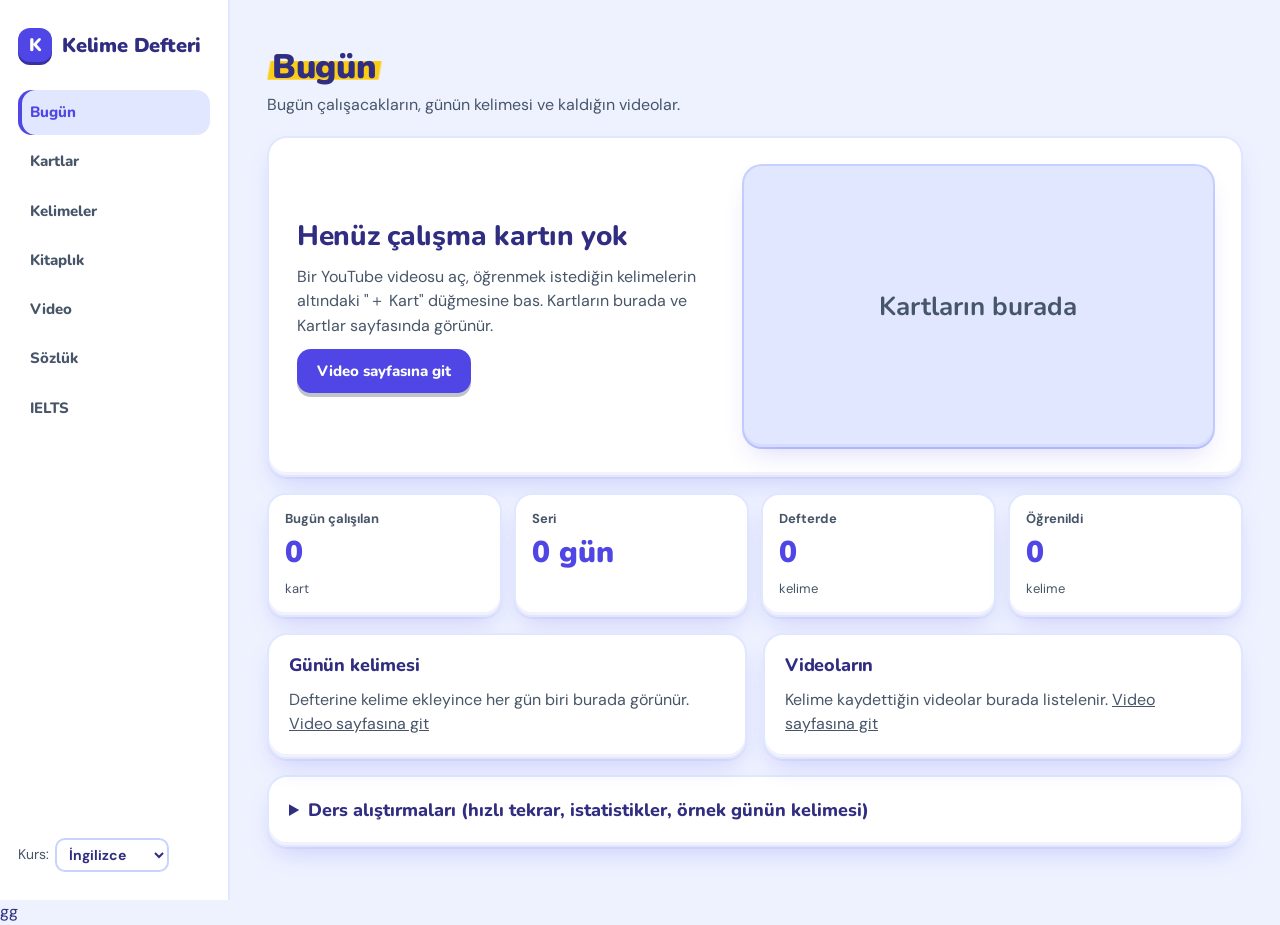
==== commit ac838913: "IELTS bölümü: sınav yapısı, taktikler, yol haritası ve çalışma alanları - Yeni IELTS sayfası (web/ie" ====
--- a/web/index.html
+++ b/web/index.html
@@ -20,6 +20,7 @@
             <a href="kitaplik.html">Kitaplık</a>
             <a href="video.html">Video</a>
             <a href="sozluk.html">Sözlük</a>
+            <a href="ielts.html">IELTS</a>
         </nav>
         <label class="course">Kurs:
             <select id="courseSelect" aria-label="Kurs dili">
@@ -43,6 +44,9 @@
                     <div id="todayNext" class="study-display today-next"></div>
                 </div>
             </article>
+
+            <!-- IELTS hedefi: yol haritası çıkarıldıysa görünür (saved.js renderTodayIelts) -->
+            <a class="panel today-ielts" id="todayIelts" href="ielts.html#yol" hidden></a>
 
             <div class="tiles">
                 <div class="tile"><span class="tile-label">Bugün çalışılan</span><span class="tile-value" id="todayDone">0</span><span class="tile-sub">kart</span></div>
--- a/web/css/style.css
+++ b/web/css/style.css
@@ -78,7 +78,7 @@
 /* Telefonda menü: alta sabit sekme çubuğu */
 .nav {
     position: fixed; left: 0; right: 0; bottom: 0; z-index: 10;
-    display: grid; grid-template-columns: repeat(6, 1fr);
+    display: flex; overflow-x: auto; scrollbar-width: none;
     padding-bottom: env(safe-area-inset-bottom, 0px);
     background: var(--paper);
     border-top: 1px solid var(--rule);
@@ -903,3 +903,153 @@
 .v-dict { display: block; margin: 0 10px 10px; padding: 4px; border-radius: 10px; text-align: center; text-decoration: none; font: 700 12px var(--font-body); color: var(--primary); }
 .v-dict:hover { background: var(--primary-soft); }
 @media (pointer: coarse) { .v-dict { min-height: 40px; display: grid; place-items: center; } }
+
+/* Telefonda alt menü: 7 sekme sığmadığı için yana kaydırılır */
+.nav::-webkit-scrollbar { display: none; }
+.nav a { flex: 1 0 auto; padding-left: 12px; padding-right: 12px; }
+@media (min-width: 960px) {
+    .nav { overflow: visible; }
+    .nav a { flex: none; }
+}
+
+/* ===== IELTS sayfası (ielts.js, ielts-practice.js) ===== */
+.ielts-top { margin-bottom: 12px; }
+.ielts-tabs { display: flex; gap: 6px; overflow-x: auto; padding: 4px 2px 10px; margin-bottom: 8px; scrollbar-width: thin; }
+.ielts-tabs button { flex: none; padding: 9px 16px; border-radius: 999px; font-size: 15px; color: var(--ink); background: var(--paper); box-shadow: 0 0 0 2px var(--primary-soft); }
+.ielts-tabs button:hover { transform: none; box-shadow: 0 0 0 2px var(--secondary); }
+.ielts-tabs button[aria-selected="true"] { color: #FFFFFF; background: var(--primary); box-shadow: 0 3px 0 var(--primary-deep); }
+.ielts-panel[hidden] { display: none; }
+.ielts-panel > .panel, .ielts-panel > div > .panel, .ielts-panel > .tiles { margin-bottom: 16px; }
+.ielts-sections { display: grid; gap: 16px; margin-bottom: 16px; }
+.ielts-sections > .panel { margin-bottom: 0; }
+.ielts-section-head { display: flex; align-items: center; flex-wrap: wrap; gap: 8px; margin-bottom: 10px; }
+.ielts-section-head h3 { margin: 0 auto 0 0; font-size: 22px; }
+.ielts-list { margin: 0 0 12px; padding-left: 20px; display: grid; gap: 6px; }
+.ielts-plain { margin-top: 0; padding-top: 0; border-top: none; }
+.ielts-calc { display: grid; grid-template-columns: repeat(2, minmax(0, 1fr)); gap: 10px; align-items: end; }
+.ielts-calc select, .ielts-form select, .ielts-form input[type="date"] {
+    width: 100%; min-height: 44px; padding: 8px 10px; border: 2px solid var(--rule); border-radius: 14px;
+    background: var(--paper); color: var(--ink); font: 400 16px var(--font-body);
+}
+.ielts-calc select:focus, .ielts-form select:focus, .ielts-form input[type="date"]:focus { border-color: var(--primary); outline: none; box-shadow: 0 0 0 4px rgba(79, 70, 229, 0.18); }
+.ielts-calc .field, .ielts-form .field { margin: 0; }
+.ielts-overall { grid-column: 1 / -1; text-align: center; background: var(--primary-soft); }
+.ielts-overall .tile-value { font-size: 40px; }
+.ielts-tactics { display: grid; gap: 12px; }
+.ielts-tactic { padding: 12px 14px; border-radius: 16px; background: var(--ground); }
+.ielts-tactic h4 { margin: 0 0 4px; font-family: var(--font-display); font-weight: 800; font-size: 16px; }
+.ielts-tactic p { margin: 0 0 8px; font-size: 15px; }
+.ielts-tactic p:last-child { margin-bottom: 0; }
+.ielts-tactic a.mini { display: inline-block; background: var(--paper); }
+.ielts-form { display: grid; grid-template-columns: repeat(2, minmax(0, 1fr)); gap: 10px; align-items: end; margin-bottom: 10px; }
+.ielts-form button { min-height: 44px; box-shadow: var(--press); }
+.ielts-form button:active { transform: translateY(3px); box-shadow: var(--press-down); }
+#roadmapMessage { min-height: 1.4em; margin: 8px 0 0; font-size: 14px; }
+.ielts-note { margin: 0 0 16px; padding: 12px 14px; border-radius: 16px; background: var(--marker-soft); font-size: 15px; }
+.ielts-week { margin-bottom: 12px; padding: 14px 16px; }
+.ielts-week summary { display: flex; align-items: center; flex-wrap: wrap; gap: 6px 10px; cursor: pointer; list-style: none; }
+.ielts-week summary::-webkit-details-marker { display: none; }
+.ielts-week[open] summary { margin-bottom: 8px; }
+.ielts-week-title { font-family: var(--font-display); font-weight: 800; font-size: 18px; }
+.ielts-week summary .saved-video-count { margin-left: auto; }
+.chip.ielts-phase-temel { color: var(--ink); background: var(--marker-soft); }
+.chip.ielts-phase-beceri { color: var(--ink); background: var(--primary-soft); }
+.chip.ielts-phase-deneme { color: #FFFFFF; background: var(--ok); }
+.ielts-checks { list-style: none; padding-left: 0; }
+.ielts-checks li { display: flex; align-items: flex-start; justify-content: space-between; gap: 10px; padding: 6px 0; border-bottom: 1px solid var(--primary-soft); }
+.ielts-checks li:last-child { border-bottom: none; }
+.ielts-checks .check { align-items: flex-start; font-size: 15px; color: var(--ink); cursor: pointer; }
+.ielts-checks .check input { flex: none; width: 20px; height: 20px; margin-top: 2px; }
+.ielts-checks .check input:checked + span { color: var(--ink-soft); text-decoration: line-through; }
+.ielts-checks a.mini { flex: none; }
+.ielts-toolbar { display: flex; align-items: center; flex-wrap: wrap; gap: 10px; margin-bottom: 10px; }
+.ielts-toolbar > button:not(.mini) { min-height: 44px; box-shadow: var(--press); }
+.ielts-toolbar > button:not(.mini):active { transform: translateY(3px); box-shadow: var(--press-down); }
+.ielts-toolbar .study-deck select { max-width: 260px; }
+.ielts-timer { margin-left: auto; padding: 6px 14px; border-radius: 12px; background: var(--primary-soft); font-family: var(--font-display); font-weight: 900; font-size: 20px; font-variant-numeric: tabular-nums; }
+.ielts-timer[hidden] { display: none; }
+.ielts-timer.ending { color: #FFFFFF; background: #B45309; }
+.ielts-timer.ended { color: #FFFFFF; background: var(--error); }
+.ielts-panel .transcript-hint { margin: 4px 0; }
+.ielts-panel .transcript-hint:empty { display: none; }
+.ielts-reading[hidden], #speakingBody[hidden], .ielts-prompt[hidden], #writingResult[hidden] { display: none; }
+.ielts-reading { display: grid; gap: 16px; }
+.ielts-reading > .panel { margin-bottom: 0; }
+.ielts-passage h3 { font-size: 22px; }
+.ielts-paragraph { font-size: 16px; line-height: 1.65; border-radius: 10px; transition: background 0.3s ease-out; scroll-margin-top: 16px; }
+.ielts-paragraph.flash { background: var(--marker-soft); }
+.ielts-letter { display: inline-grid; place-items: center; width: 1.7em; height: 1.7em; margin-right: 8px; border-radius: 8px; color: #FFFFFF; background: var(--primary); font-size: 13px; }
+.ielts-question { padding: 12px 0; border-bottom: 1px dashed var(--rule); }
+.ielts-question:first-child { padding-top: 0; }
+.ielts-question-text { margin: 0 0 8px !important; line-height: 1.9; }
+.ielts-number { display: inline-grid; place-items: center; min-width: 1.8em; height: 1.8em; margin-right: 8px; border-radius: 8px; background: var(--primary-soft); font-weight: 700; font-size: 13px; }
+.ielts-question.correct .ielts-number { color: #FFFFFF; background: var(--ok); }
+.ielts-question.wrong .ielts-number { color: #FFFFFF; background: var(--error); }
+.ielts-tfng { flex-wrap: wrap; border-radius: 16px; }
+.ielts-options { display: grid; gap: 6px; }
+.ielts-option { min-height: 44px; padding: 8px 12px; border-radius: 12px; text-align: left; font: 400 15px var(--font-body); color: var(--ink); background: var(--ground); white-space: pre-wrap; }
+.ielts-option:hover { transform: none; box-shadow: 0 0 0 2px var(--secondary); }
+.ielts-option[aria-pressed="true"] { color: #FFFFFF; background: var(--primary); }
+.ielts-option:disabled, .ielts-tfng button:disabled { cursor: default; opacity: 1; }
+.ielts-option:disabled { background: var(--ground); color: var(--ink-soft); }
+.ielts-option:disabled[aria-pressed="true"] { color: #FFFFFF; background: var(--ink-soft); }
+.ielts-option.answer:disabled, .ielts-tfng button.answer:disabled { color: #FFFFFF; background: var(--ok); }
+.ielts-question input.dictation-slot { width: 9em; }
+.ielts-question.correct input.dictation-slot { color: var(--ok); border-color: var(--ok); }
+.ielts-question.wrong input.dictation-slot { color: var(--error); border-color: var(--error); }
+.ielts-feedback { margin-top: 8px; padding: 8px 12px; border-radius: 12px; background: var(--ground); font-size: 14px; }
+.ielts-feedback p { margin: 0 0 4px; }
+.ielts-explanation { color: var(--ink-soft); }
+.ielts-heard { margin: 4px 0 0 !important; }
+.ielts-actions { display: flex; align-items: center; justify-content: space-between; flex-wrap: wrap; gap: 10px; margin-top: 14px; }
+.ielts-actions button { min-height: 44px; box-shadow: var(--press); }
+.ielts-actions button:active { transform: translateY(3px); box-shadow: var(--press-down); }
+.ielts-actions button:disabled { box-shadow: none; }
+.ielts-score { font-family: var(--font-display); font-weight: 900; font-size: 20px; color: var(--primary); }
+.ielts-prompt { margin: 8px 0 12px; padding: 14px 16px; border-radius: 16px; background: var(--ground); border: 2px solid var(--primary-soft); }
+.ielts-prompt-text { font-weight: 700; font-size: 17px; }
+.ielts-chart { margin: 8px 0; padding: 10px; border-radius: 14px; background: var(--paper); }
+.ielts-chart figcaption { margin-bottom: 6px; font-weight: 700; text-align: center; }
+.ielts-chart svg { display: block; width: 100%; height: auto; }
+.ielts-data { width: 100%; margin-top: 8px; border-collapse: collapse; font-size: 13px; font-variant-numeric: tabular-nums; }
+.ielts-data th, .ielts-data td { padding: 4px 6px; border-bottom: 1px solid var(--primary-soft); text-align: right; }
+.ielts-data th:first-child { text-align: left; }
+textarea.ielts-essay { min-height: 280px; font-size: 16px; line-height: 1.6; }
+.ielts-words { font-weight: 700; color: var(--ink-soft); font-variant-numeric: tabular-nums; }
+.ielts-words.enough { color: var(--ok); }
+.ielts-criterion { margin: 10px 0 0 !important; font-size: 15px; }
+.ielts-correction { margin-bottom: 8px; padding: 10px 12px; border-radius: 12px; background: var(--ground); font-size: 15px; }
+.ielts-correction p { margin: 0 0 4px; }
+.ielts-original { color: var(--error); text-decoration: line-through; text-decoration-color: rgba(185, 28, 28, 0.5); }
+.ielts-better { color: var(--ok); font-weight: 700; }
+.ielts-cue { margin-bottom: 12px; padding: 14px 16px; border-radius: 16px; background: var(--marker-soft); }
+.ielts-cue p { margin: 0 0 6px; }
+.today-ielts { display: flex; align-items: baseline; justify-content: space-between; flex-wrap: wrap; gap: 6px 12px; margin-top: 16px; padding: 14px 20px; text-decoration: none; }
+.today-ielts[hidden] { display: none; }
+.today-ielts-title { font-family: var(--font-display); font-weight: 900; font-size: 18px; color: var(--primary); }
+@media (min-width: 720px) {
+    .ielts-sections { grid-template-columns: 1fr 1fr; }
+    .ielts-calc { grid-template-columns: repeat(4, minmax(0, 1fr)); }
+    .ielts-form { grid-template-columns: repeat(3, minmax(0, 1fr)); }
+    .ielts-tactics { grid-template-columns: 1fr 1fr; }
+}
+@media (min-width: 1100px) {
+    .ielts-reading { grid-template-columns: minmax(0, 1.1fr) minmax(0, 1fr); align-items: start; }
+    .ielts-passage { position: sticky; top: 16px; max-height: calc(100vh - 32px); overflow-y: auto; }
+}
+
+/* IELTS: zorluk seçimi */
+.ielts-toolbar select.ielts-level { min-height: 44px; padding: 8px 10px; border: 2px solid var(--rule); border-radius: 14px; background: var(--paper); color: var(--ink); font: 400 15px var(--font-body); cursor: pointer; }
+
+/* IELTS: Gramer tekrarı sekmesi (ielts-grammar.js) */
+.ielts-gram-grid { display: grid; grid-template-columns: repeat(auto-fill, minmax(190px, 1fr)); gap: 10px; }
+.ielts-gram-card { display: flex; flex-direction: column; align-items: flex-start; gap: 4px; min-height: 44px; padding: 12px 14px; border-radius: 16px; text-align: left; color: var(--ink); background: var(--ground); box-shadow: 0 0 0 2px var(--primary-soft); }
+.ielts-gram-card:hover { transform: none; box-shadow: 0 0 0 2px var(--secondary); }
+.ielts-gram-card[aria-pressed="true"] { background: var(--primary-soft); box-shadow: 0 0 0 2px var(--primary); }
+.ielts-gram-title { font-family: var(--font-display); font-weight: 800; font-size: 16px; line-height: 1.2; }
+.ielts-gram-en { font: 400 13px/1.3 var(--font-body); color: var(--ink-soft); }
+.ielts-gram-card .chip { margin-top: 4px; padding: 1px 10px; font-size: 12px; background: var(--paper); }
+.ielts-gram-card .chip.status-learned { background: var(--ok); }
+.ielts-gram-card .chip.status-learning { background: #FBE6C8; }
+#gramDetail[hidden], #gramPractice[hidden], #gramBody[hidden] { display: none; }
+#gramDetail .grammar-pattern { font-size: 15px; }
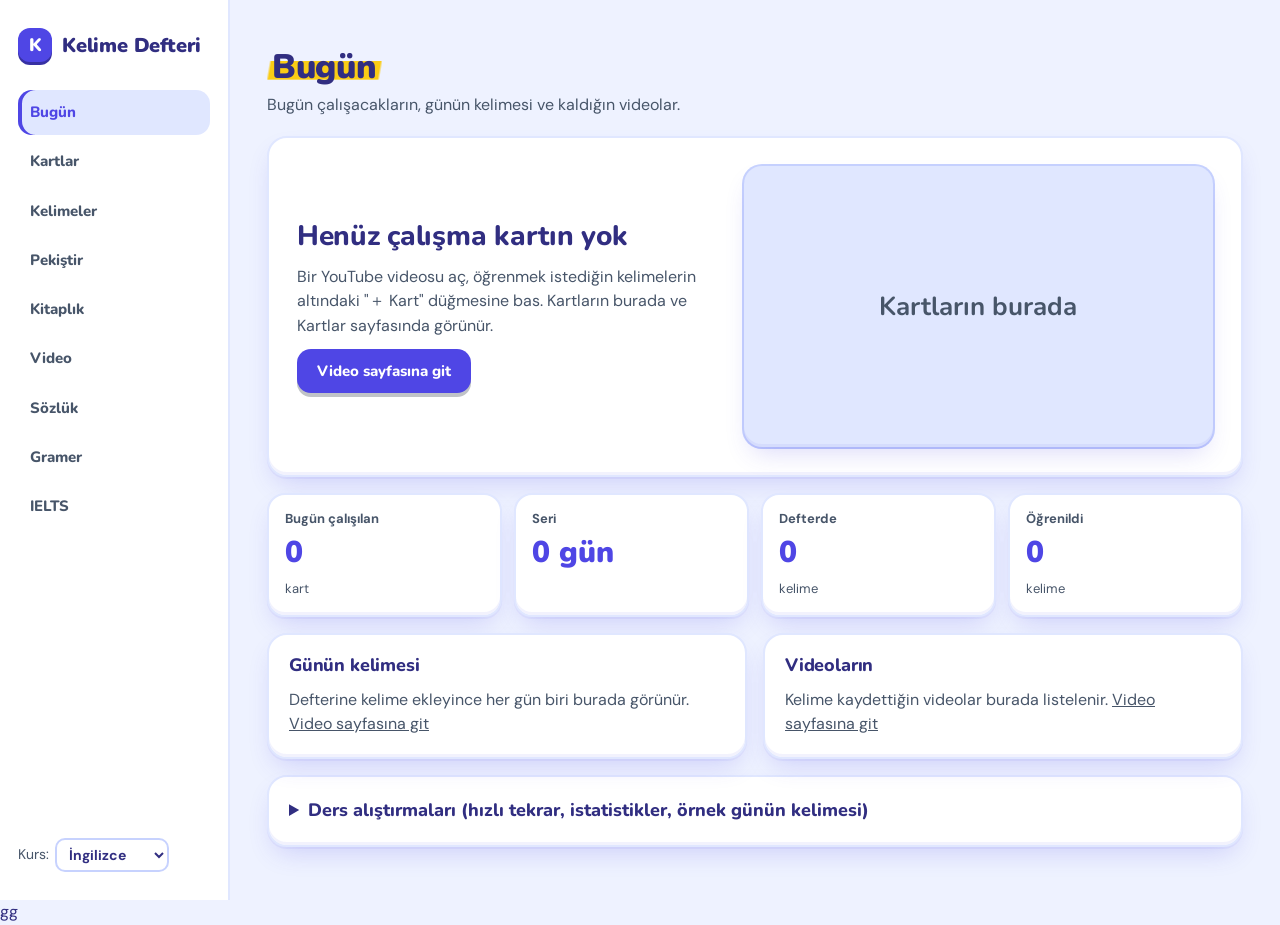
==== commit 207f5cae: "Gramer ve Pekiştir sayfaları: 121 konuluk müfredat, Gemini'siz kelime haznesi Gramer (genel İngilizc" ====
--- a/web/index.html
+++ b/web/index.html
@@ -17,9 +17,11 @@
             <a href="index.html" aria-current="page">Bugün</a>
             <a href="kartlar.html">Kartlar</a>
             <a href="kelimeler.html">Kelimeler</a>
+            <a href="pekistir.html">Pekiştir</a>
             <a href="kitaplik.html">Kitaplık</a>
             <a href="video.html">Video</a>
             <a href="sozluk.html">Sözlük</a>
+            <a href="gramer.html">Gramer</a>
             <a href="ielts.html">IELTS</a>
         </nav>
         <label class="course">Kurs:
--- a/web/css/style.css
+++ b/web/css/style.css
@@ -1053,3 +1053,113 @@
 .ielts-gram-card .chip.status-learning { background: #FBE6C8; }
 #gramDetail[hidden], #gramPractice[hidden], #gramBody[hidden] { display: none; }
 #gramDetail .grammar-pattern { font-size: 15px; }
+
+/* ===== Gramer sayfası (gramer.js) ===== */
+#grBrowse[hidden], #grLesson[hidden], #grQuizBody[hidden], .gr-foot[hidden] { display: none; }
+.gr-tools { display: flex; flex-wrap: wrap; align-items: center; gap: 10px; }
+.gr-tools input { flex: 1 1 220px; }
+#grLevels { flex-wrap: wrap; border-radius: 16px; }
+#grList > .panel, #grLesson > .panel { margin-top: 16px; }
+.gr-card { text-decoration: none; }
+.gr-chips { display: flex; flex-wrap: wrap; gap: 4px; margin-top: 4px; }
+.gr-card .gr-chips .chip { margin-top: 0; }
+.chip.gr-level { font-weight: 700; color: var(--ink); }
+.chip.gr-level-A1, .chip.gr-level-A2 { background: #DCFCE7; }
+.chip.gr-level-B1, .chip.gr-level-B2 { background: var(--marker-soft); }
+.chip.gr-level-C1 { background: #FCE7F3; }
+.ielts-gram-card .chip.gr-level-A1, .ielts-gram-card .chip.gr-level-A2 { background: #DCFCE7; }
+.ielts-gram-card .chip.gr-level-B1, .ielts-gram-card .chip.gr-level-B2 { background: var(--marker-soft); }
+.ielts-gram-card .chip.gr-level-C1 { background: #FCE7F3; }
+.ielts-gram-card .chip.status-new { background: var(--primary-soft); }
+.gr-nav { display: flex; align-items: center; justify-content: space-between; flex-wrap: wrap; gap: 8px; }
+.gr-nav-side { display: flex; gap: 6px; }
+.gr-nav button.mini:disabled { opacity: 0.45; cursor: default; }
+#grCore .grammar-pattern, #grBody .grammar-pattern { font-size: 15px; }
+.gr-example { font-weight: 700; }
+.gr-intro { font-size: 17px; }
+.gr-forms { display: grid; gap: 8px; }
+.gr-form { display: grid; grid-template-columns: 1fr; gap: 4px; padding: 10px 12px; border-radius: 14px; background: var(--ground); }
+.gr-form-name { font-family: var(--font-display); font-weight: 800; }
+.gr-form-body { display: flex; flex-direction: column; align-items: flex-start; gap: 2px; min-width: 0; }
+.gr-form-body .grammar-pattern { margin: 0 0 4px !important; overflow-wrap: anywhere; }
+.gr-pair { display: flex; flex-direction: column; }
+.gr-en { font-weight: 700; }
+.gr-tr { font-size: 14px; color: var(--ink-soft); }
+.gr-uses { gap: 12px; }
+.gr-rule { display: block; margin-bottom: 2px; }
+.gr-foot { display: flex; align-items: center; justify-content: space-between; flex-wrap: wrap; gap: 8px; margin-top: 12px; }
+.gr-foot .lab-note { margin: 0; flex: 1 1 260px; }
+#grBody .ielts-note { margin: 14px 0 0; }
+@media (min-width: 720px) {
+    .gr-form { grid-template-columns: 110px 1fr; align-items: start; }
+}
+
+/* Gramer sayfası: kademe süzgeci, alt başlıklar */
+.gr-credit { margin: 16px 4px 0; }
+.gr-subs { margin-bottom: 0; }
+.gr-sub-title { margin: 14px 0 4px !important; padding: 3px 10px; display: inline-block; border-radius: 8px; background: var(--primary-soft); font-family: var(--font-display); font-weight: 800; font-size: 15px; }
+#grSubs[hidden] { display: none; }
+
+/* Gramer sayfası: konu özeti (uzun özet + Türkçeli örnekler) */
+.gr-summary { font-size: 16.5px; line-height: 1.65; }
+.gr-examples { margin: 4px 0 0; gap: 8px; }
+
+/* ===== Pekiştir sayfası (pekistir.js) ===== */
+#pkStart[hidden], #pkBrowse[hidden], #pkStudy[hidden], #pkStage[hidden], #pkDone[hidden], .pk-meaning[hidden], .pk-feedback[hidden], #pkListen[hidden], #pkHint[hidden], #pkNext[hidden], #pkCardReveal[hidden] { display: none; }
+.pk-levels { flex-wrap: wrap; border-radius: 16px; margin-bottom: 10px; }
+#pekistir .transcript-hint { margin: 8px 0 0; }
+#pekistir .transcript-hint:empty { display: none; }
+.pk-top { display: flex; align-items: center; justify-content: space-between; flex-wrap: wrap; gap: 8px; margin-bottom: 12px; }
+.pk-dots { display: flex; flex-wrap: wrap; gap: 6px; }
+.pk-dot { min-width: 44px; min-height: 30px; padding: 4px 10px; border-radius: 999px; background: var(--paper); box-shadow: inset 0 0 0 2px var(--rule); font-size: 13px; font-weight: 700; text-align: center; }
+.pk-dot.on { color: #FFFFFF; background: var(--primary); box-shadow: none; }
+.pk-card { max-width: 560px; margin: 0 auto; display: flex; flex-direction: column; align-items: center; gap: 8px; min-height: 260px; padding: 28px 20px; text-align: center; border-radius: 22px; }
+.pk-card p { margin: 0; }
+.pk-word { font-family: var(--font-display); font-weight: 900; font-size: clamp(34px, 8vw, 52px); line-height: 1.1; overflow-wrap: anywhere; }
+.pk-meaning { width: 100%; margin-top: 6px; padding-top: 12px; border-top: 1px dashed var(--rule); }
+.pk-tr { font-family: var(--font-display); font-weight: 800; font-size: 22px; color: var(--primary); margin: 0 0 4px !important; }
+.pk-choice { max-width: 560px; margin: 14px auto 0; display: grid; grid-template-columns: 1fr 1fr; gap: 10px; }
+.pk-choice button { min-height: 52px; font-size: 16px; box-shadow: var(--press); }
+.pk-choice button:active { transform: translateY(3px); box-shadow: var(--press-down); }
+.pk-choice button.ghost { box-shadow: 0 4px 0 var(--rule); }
+#pkBrowse .study-shortcut, #pkBrowseStatus { max-width: 560px; margin-left: auto !important; margin-right: auto !important; text-align: center; }
+.pk-study-list { display: grid; gap: 12px; margin: 12px 0; }
+.pk-study-item { padding: 12px 14px; border-radius: 16px; background: var(--ground); }
+.pk-study-item p { margin: 0 0 2px; }
+.pk-study-head { display: flex; align-items: baseline; flex-wrap: wrap; gap: 6px 10px; margin-bottom: 4px; }
+.pk-study-word { font-family: var(--font-display); font-weight: 900; font-size: 22px; }
+.pk-study-item .chip { margin-top: 6px; }
+.pk-steps { display: flex; flex-wrap: wrap; gap: 6px; }
+.pk-step { padding: 4px 12px; border-radius: 999px; background: var(--paper); box-shadow: inset 0 0 0 2px var(--primary-soft); font-size: 13px; font-weight: 700; color: var(--ink-soft); }
+.pk-step.on { color: #FFFFFF; background: var(--primary); box-shadow: none; }
+.pk-step.done { color: #FFFFFF; background: var(--ok); box-shadow: none; }
+.pk-question { max-width: 640px; margin: 0 auto; display: flex; flex-direction: column; gap: 8px; text-align: center; }
+.pk-question p { margin: 0; }
+.pk-prompt { font-family: var(--font-display); font-weight: 900; font-size: clamp(28px, 7vw, 42px); line-height: 1.15; overflow-wrap: anywhere; }
+.pk-prompt.pk-sentence { font-size: clamp(19px, 4.5vw, 24px); font-weight: 800; line-height: 1.4; }
+.pk-sub { color: var(--ink-soft); }
+#pkListen { align-self: center; }
+.pk-answer { margin-top: 6px; }
+.pk-options { text-align: left; }
+.pk-options .ielts-option { font-size: 17px; font-weight: 700; }
+.pk-options .ielts-option.pk-wrong:disabled { color: #FFFFFF; background: var(--error); }
+.pk-slots, .pk-bank { display: flex; flex-wrap: wrap; justify-content: center; gap: 6px; }
+.pk-slots { margin-bottom: 14px; }
+.pk-slot, .pk-tile { width: 44px; height: 48px; padding: 0; border-radius: 12px; font: 800 22px var(--font-display); text-transform: lowercase; }
+.pk-slot { color: var(--ink); background: var(--paper); box-shadow: inset 0 0 0 2px var(--rule); }
+.pk-slot.filled { background: var(--marker-soft); box-shadow: inset 0 0 0 2px var(--marker-deep); }
+.pk-slot:hover, .pk-tile:hover { transform: none; }
+.pk-tile { color: #FFFFFF; background: var(--primary); box-shadow: 0 3px 0 var(--primary-deep); }
+.pk-tile:disabled { background: var(--muted); color: transparent; box-shadow: none; cursor: default; }
+.pk-feedback { margin-top: 8px; padding: 10px 14px; border-radius: 14px; text-align: left; }
+.pk-feedback.right { background: #DCFCE7; }
+.pk-feedback.wrong { background: #FEE2E2; }
+.pk-feedback-line { font-size: 17px; }
+.pk-question .ielts-actions { justify-content: center; }
+#pkDone .ielts-actions a.mini { text-decoration: none; }
+@media (min-width: 720px) {
+    .pk-study-list { grid-template-columns: minmax(0, 1fr) minmax(0, 1fr); }
+}
+.pk-topic { display: flex; align-items: center; flex-wrap: wrap; gap: 8px; margin-bottom: 10px; font-weight: 700; }
+.pk-topic[hidden] { display: none; }
+.pk-topic select { min-height: 44px; max-width: 100%; flex: 1 1 220px; }
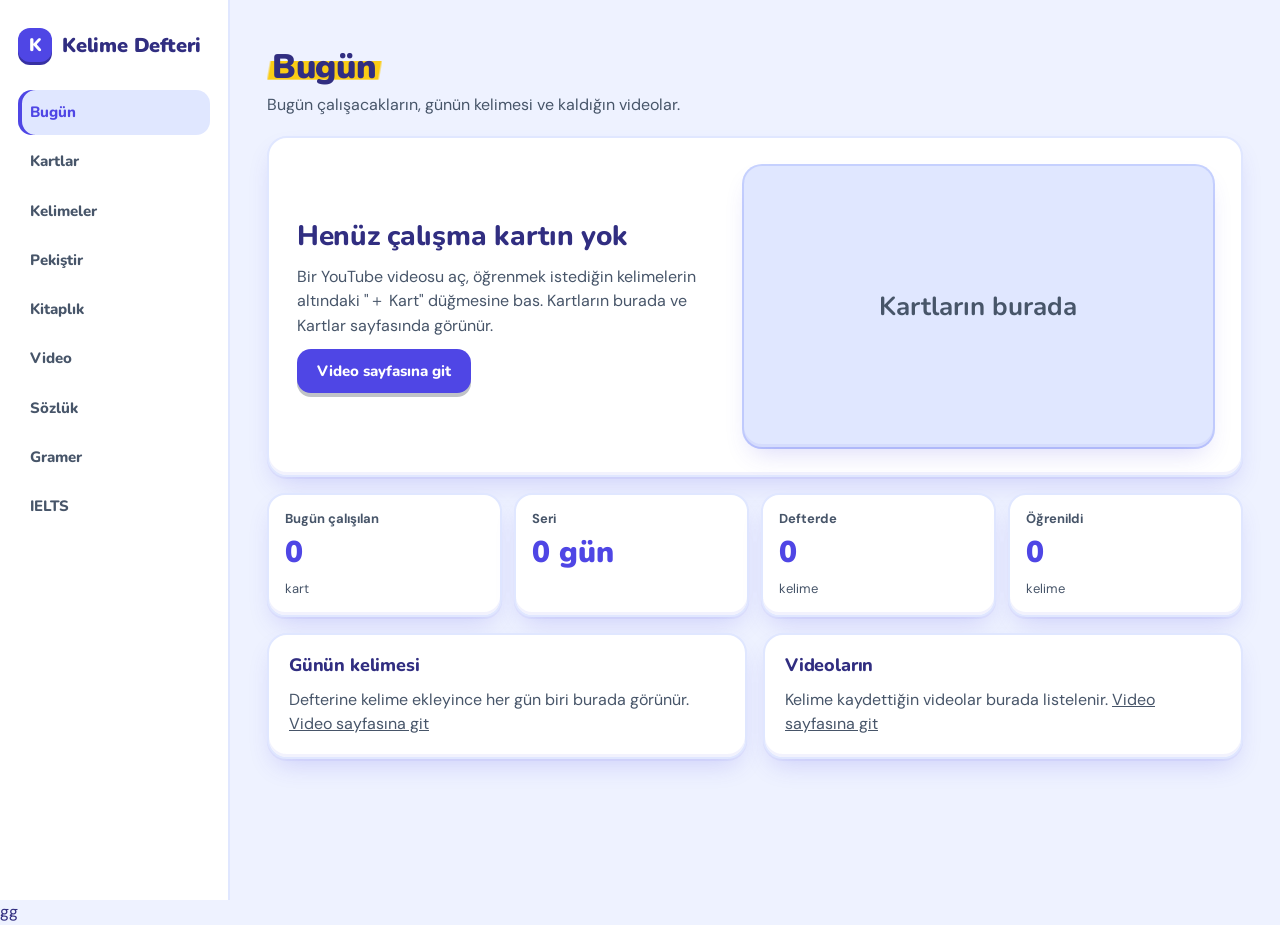
==== commit 304630dc: "Pekiştir: phrasal verb kaynağı ve Gemini denetimi; eski demo bileşenleri kaldırıldı Pekiştir - "Phra" ====
--- a/web/index.html
+++ b/web/index.html
@@ -24,14 +24,6 @@
             <a href="gramer.html">Gramer</a>
             <a href="ielts.html">IELTS</a>
         </nav>
-        <label class="course">Kurs:
-            <select id="courseSelect" aria-label="Kurs dili">
-                <option value="en">İngilizce</option>
-                <option value="de">Almanca</option>
-                <option value="fr">Fransızca</option>
-                <option value="es">İspanyolca</option>
-            </select>
-        </label>
     </aside>
 
     <main class="main">
@@ -67,80 +59,12 @@
                     <div id="todayVideos"></div>
                 </article>
             </div>
-
-            <!-- variables.js, operators.js, conditionals.js ve advanced.js ders dosyalarının demo içeriği -->
-            <details class="panel lab">
-            <summary>Ders alıştırmaları (hızlı tekrar, istatistikler, örnek günün kelimesi)</summary>
-            <div class="grid">
-                <article class="panel hero">
-                    <div>
-                        <h3>Hızlı tekrar</h3>
-                        <p>Her kelime 1,5 saniye görünür, ardından Türkçe anlamı gelir.</p>
-                        <div class="hero-actions">
-                            <button type="button" id="studyButton" onclick="startStudySession()">Tekrarı başlat</button>
-                            <span id="studyProgress" class="progress"></span>
-                        </div>
-                    </div>
-                    <div class="index-card">
-                        <div id="studyDisplay" class="study-display"></div>
-                    </div>
-                </article>
-
-                <div class="tiles">
-                    <div class="tile">
-                        <span class="tile-label">Seri</span>
-                        <span class="tile-value"><span id="seri"></span> gün</span>
-                    </div>
-                    <div class="tile">
-                        <span class="tile-label">Puan</span>
-                        <span class="tile-value" id="operator-puan"></span>
-                    </div>
-                    <div class="tile">
-                        <span class="tile-label">Başarı</span>
-                        <span class="tile-value" id="basariYuzdesi"></span>
-                    </div>
-                    <div class="tile">
-                        <span class="tile-label">Seviye</span>
-                        <span class="tile-value" id="seviyeSonucu"></span>
-                        <span class="tile-sub"><span id="kosul-puan"></span> puan</span>
-                    </div>
-                </div>
-
-                <div class="grid grid-2">
-                    <article class="panel">
-                        <h3>Günün kelimesi</h3>
-                        <p class="wod-word" id="kelime"></p>
-                        <p class="wod-meaning" id="anlam"></p>
-                        <p class="meta">
-                            <span class="chip">Seviye <b id="seviye"></b></span>
-                            <span class="chip">Öğrenildi <b id="ogrenildiMi"></b></span>
-                        </p>
-                    </article>
-
-                    <article class="panel">
-                        <h3>Bu haftanın özeti</h3>
-                        <table class="stats">
-                            <tr><td>Toplam soru</td><td id="toplamSoru"></td></tr>
-                            <tr><td>Doğru − yanlış</td><td id="fark"></td></tr>
-                            <tr><td>17 günde tam hafta</td><td id="tamHafta"></td></tr>
-                            <tr><td>Artan gün</td><td id="artanGun"></td></tr>
-                            <tr><td>Sınavı geçti</td><td id="gectiMi"></td></tr>
-                            <tr><td>Rozet kazandı</td><td id="rozetMi"></td></tr>
-                        </table>
-                    </article>
-                </div>
-            </div>
-            </details>
         </section>
     </main>
 </div>
 
 <script src="js/helpers.js"></script>
 <script src="js/course.js"></script>
-<script src="js/lessons/variables.js"></script>
-<script src="js/lessons/operators.js"></script>
-<script src="js/lessons/conditionals.js"></script>
-<script src="js/lessons/advanced.js"></script>
 <script src="js/store.js"></script>
 <script src="js/saved.js"></script>
 gg</body>
--- a/web/css/style.css
+++ b/web/css/style.css
@@ -46,7 +46,7 @@
 :focus-visible { outline: 3px solid var(--ink); outline-offset: 2px; border-radius: 6px; }
 
 /* Fosforlu kalem: başlıklarda ve öğrenilen kelimelerde */
-mark, .learned .front .word {
+mark {
     color: inherit;
     background: linear-gradient(100deg, transparent 2%, var(--marker) 4%, var(--marker) 96%, transparent 98%) 0 62% / 100% 0.55em no-repeat;
     padding: 0 0.15em;
@@ -70,10 +70,6 @@
     background: var(--primary); color: var(--marker); font-size: 18px;
 }
 
-.course { margin: 0; font-size: 14px; color: var(--ink-soft); }
-.course { display: flex; align-items: center; gap: 6px; }
-.course select { padding: 5px 8px; border: 1px solid var(--rule); border-radius: 8px; background: var(--paper); color: var(--ink); font: 700 14px var(--font-body); cursor: pointer; }
-.course select:focus-visible { outline: 2px solid var(--ink); outline-offset: 1px; }
 
 /* Telefonda menü: alta sabit sekme çubuğu */
 .nav {
@@ -155,50 +151,16 @@
 }
 .chip b { color: var(--ink); }
 
-/* ===== Tablolar ===== */
-.stats { width: 100%; border-collapse: collapse; }
-.stats td { padding: 9px 0; border-bottom: 1px solid var(--rule); }
-.stats tr:last-child td { border-bottom: none; }
-.stats td:first-child { color: var(--ink-soft); padding-right: 12px; }
-.stats td:last-child { text-align: right; font-weight: 700; }
-
-/* ===== Kartlar (function.js üretir) ===== */
-.cards { display: grid; grid-template-columns: repeat(auto-fill, minmax(150px, 1fr)); gap: 16px; }
-.card { aspect-ratio: 5 / 3; perspective: 800px; cursor: pointer; }
-.card-inner { position: relative; width: 100%; height: 100%; transition: transform 0.55s cubic-bezier(.3, .7, .3, 1); transform-style: preserve-3d; }
-.card:hover .card-inner { transform: translateY(-3px); }
-.card.flipped .card-inner { transform: rotateY(180deg); }
-.face {
-    position: absolute; inset: 0;
-    display: flex; flex-direction: column; align-items: center; justify-content: center; gap: 2px;
-    border-radius: 10px;
-    box-shadow: var(--shadow), 0 0 0 1px var(--rule);
-    backface-visibility: hidden;
-}
-.front {
-    padding-top: 22px;   /* yazı kırmızı çizginin altında kalsın */
-    background:
-        linear-gradient(var(--margin), var(--margin)) 0 18px / 100% 2px no-repeat,
-        var(--paper);
-}
-.back {
-    transform: rotateY(180deg);
-    background: repeating-linear-gradient(to bottom, var(--paper) 0 23px, var(--rule) 23px 24px);
-}
-.front .word { font-family: var(--font-display); font-weight: 800; font-size: 22px; }
-.back .word { font-family: var(--font-hand); font-weight: 600; font-size: 32px; }
+/* ===== Küçük etiketler ===== */
 .type { font-size: 13px; color: var(--ink-soft); }
 .status { font-size: 12px; font-weight: 700; color: var(--ok); }
 
-.deck-stats { display: flex; flex-wrap: wrap; gap: 8px; margin-top: 18px; }
-.deck-stats .chip { background: var(--paper); box-shadow: var(--shadow); }
 
 /* ===== Kelimeler ===== */
 .word-list { list-style: none; margin: 0; padding: 0; }
 .word-list li { padding: 10px 0; border-bottom: 1px solid var(--rule); }
 .word-list li:last-child { border-bottom: none; }
 
-.attempts { font-family: var(--font-display); font-weight: 800; font-size: 26px; letter-spacing: 6px; }
 
 /* ===== Formlar ===== */
 .field { display: block; margin-bottom: 10px; }
@@ -224,8 +186,8 @@
 
 .actions { display: flex; align-items: center; justify-content: space-between; gap: 12px; flex-wrap: wrap; margin-bottom: 12px; }
 
-/* advanced.js sonuç satırlarına "ok" / "error" sınıfı verir */
-#addResult, #loadResult, #lookupResult, #videoResult { min-height: 1.55em; }
+/* Sonuç satırları "ok" / "error" sınıfı alır */
+#videoResult { min-height: 1.55em; }
 .ok { color: var(--ok); }
 .error { color: var(--error); }
 
@@ -626,13 +588,12 @@
     /* Dikte modu: solda video + kontrol çubuğu + dikte, sağda maskeli transkript */
     .modes { grid-column: 1 / -1; margin-bottom: 0; }
     /* Dikte modu: transkript gizli, video + dikte ortada tek sütun */
-    .course { margin-top: auto; }
     .main { padding: 12px 32px 48px; width: 100%; }
     .section { padding-top: 36px; }
 }
 
 @media (prefers-reduced-motion: reduce) {
-    .card-inner, button, .line { transition: none; }
+    button, .line { transition: none; }
 }
 
 /* Dikte çubuğundaki seçimler (Hız, Sonda +) kendi satırında durur: telefonda da etiketleri görünsün */
@@ -747,7 +708,7 @@
 .panel h3, .saved-title, .lab summary, .video-notes summary { font-weight: 800; }
 .section > h2 { font-weight: 900; }
 :focus-visible { outline: 3px solid var(--primary); outline-offset: 2px; border-radius: 10px; }
-.course select:focus-visible, input.dictation-slot:focus { outline-color: var(--primary); }
+input.dictation-slot:focus { outline-color: var(--primary); }
 
 /* İskelet */
 .sidebar { border-bottom: 2px solid var(--primary-soft); }
@@ -770,9 +731,6 @@
 .vocab-item.phrasal { box-shadow: 0 0 0 2px #DDD6FE, 0 3px 0 2px #DDD6FE; }
 .v-main { border-radius: 16px 16px 0 0; }
 .study-card { border-radius: 22px; border: 2px solid var(--primary-soft); background: var(--paper); box-shadow: var(--shadow); padding-top: 28px; }
-.face { border-radius: 16px; box-shadow: var(--shadow), 0 0 0 2px var(--primary-soft); }
-.front { background: var(--paper); padding-top: 0; }
-.back { background: var(--primary-soft); }
 .index-card { border-radius: 18px; transform: none; background: var(--primary-soft); box-shadow: var(--shadow), 0 0 0 2px var(--rule); }
 .line, .grammar-example { border-radius: 12px; }
 .line.active { box-shadow: inset 4px 0 0 var(--marker-deep); }
@@ -780,7 +738,6 @@
 
 /* Türkçe anlamlar: el yazısı yerine yuvarlak, okunaklı Nunito */
 .wod-meaning { font-size: 24px; font-weight: 700; color: var(--primary); }
-.back .word { font-size: 22px; font-weight: 800; }
 .study-answer { font-size: clamp(26px, 5vw, 34px); font-weight: 800; color: var(--primary); }
 .v-tr { font-size: 16px; font-weight: 700; line-height: 1.3; color: var(--primary); }
 .shadow-translation, .dictation-translation { font-size: 18px; font-weight: 700; border-radius: 14px; background: var(--primary-soft); }
@@ -798,7 +755,7 @@
     border-color: var(--primary); box-shadow: 0 0 0 4px rgba(79, 70, 229, 0.18);
 }
 .study-deck select, .word-tools select { min-height: 44px; border-width: 2px; border-radius: 14px; }
-.course select, .dictation-speed select, .shadow-speed select { border-width: 2px; border-radius: 10px; }
+.dictation-speed select, .shadow-speed select { border-width: 2px; border-radius: 10px; }
 .check input { accent-color: var(--primary); }
 
 /* Düğmeler: basınca çöken clay düğme */
@@ -1144,7 +1101,13 @@
 .pk-options .ielts-option { font-size: 17px; font-weight: 700; }
 .pk-options .ielts-option.pk-wrong:disabled { color: #FFFFFF; background: var(--error); }
 .pk-slots, .pk-bank { display: flex; flex-wrap: wrap; justify-content: center; gap: 6px; }
-.pk-slots { margin-bottom: 14px; }
+.pk-slots { margin-bottom: 14px; column-gap: 20px; }
+/* Phrasal verb: her kelimenin boş yerleri bir grup; gruplar arasındaki geniş boşluk kelime arasıdır */
+.pk-slot-word { display: flex; flex-wrap: wrap; justify-content: center; gap: 6px; }
+@media (max-width: 720px) {
+    .pk-slots.long .pk-slot-word { gap: 4px; }
+    .pk-slots.long .pk-slot { width: 38px; height: 44px; font-size: 20px; }
+}
 .pk-slot, .pk-tile { width: 44px; height: 48px; padding: 0; border-radius: 12px; font: 800 22px var(--font-display); text-transform: lowercase; }
 .pk-slot { color: var(--ink); background: var(--paper); box-shadow: inset 0 0 0 2px var(--rule); }
 .pk-slot.filled { background: var(--marker-soft); box-shadow: inset 0 0 0 2px var(--marker-deep); }
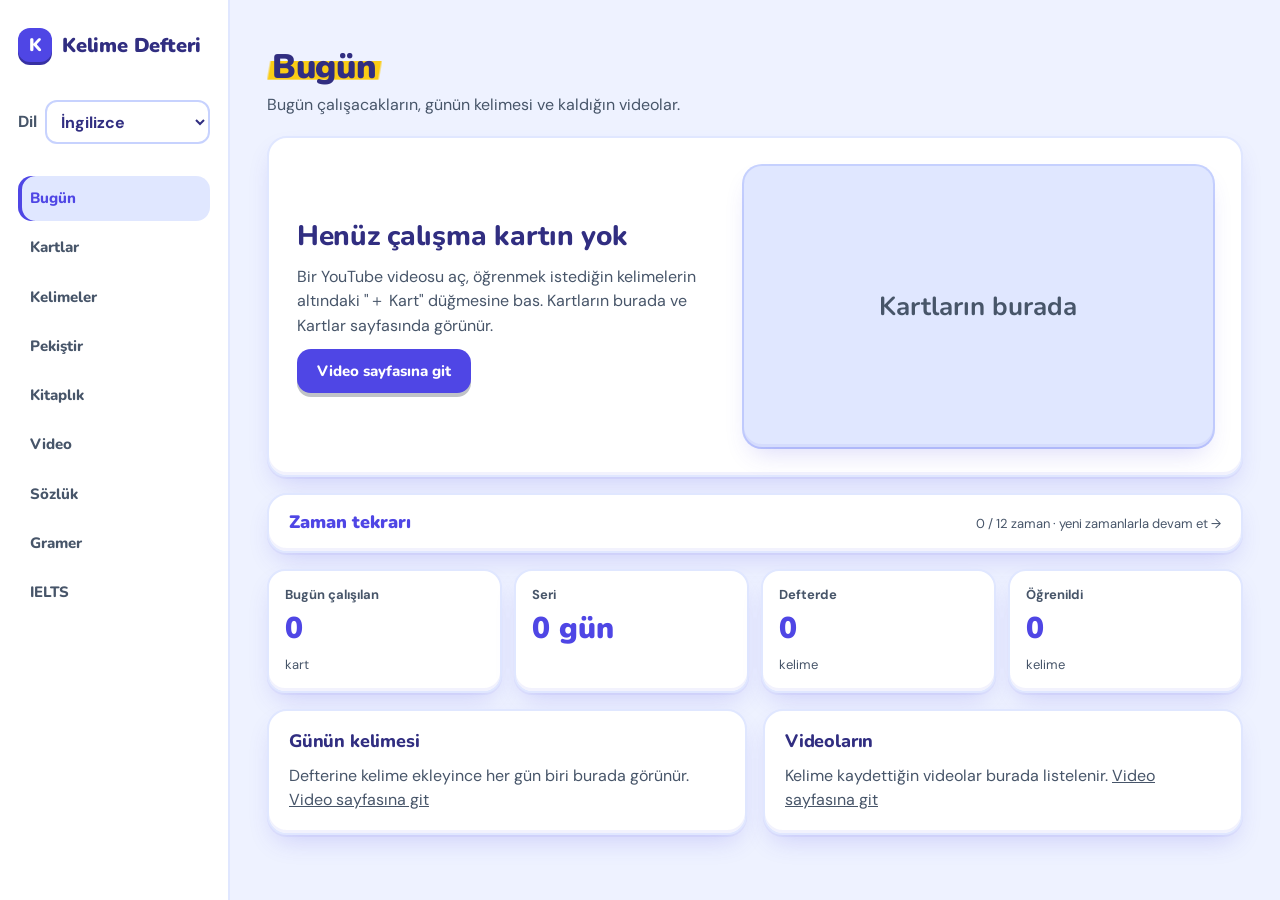
==== commit b63a1e8e: "Gramer: zaman çizgisi, karıştırılan çiftler, günlük tekrar ve cümle dönüştürücü - 12 zaman 3x4 tahta" ====
--- a/web/index.html
+++ b/web/index.html
@@ -41,6 +41,8 @@
 
             <!-- IELTS hedefi: yol haritası çıkarıldıysa görünür (saved.js renderTodayIelts) -->
             <a class="panel today-ielts" id="todayIelts" href="ielts.html#yol" hidden></a>
+            <!-- Zaman çizgisi tekrarı: yalnızca İngilizcede (saved.js renderTodayTenses) -->
+            <a class="panel today-ielts" id="todayTenses" href="gramer.html#zaman-cizgisi" hidden></a>
 
             <div class="tiles">
                 <div class="tile"><span class="tile-label">Bugün çalışılan</span><span class="tile-value" id="todayDone">0</span><span class="tile-sub">kart</span></div>
@@ -64,8 +66,9 @@
 </div>
 
 <script src="js/helpers.js"></script>
+<script src="js/lang.js"></script>
 <script src="js/course.js"></script>
 <script src="js/store.js"></script>
 <script src="js/saved.js"></script>
-gg</body>
+</body>
 </html>
--- a/web/css/style.css
+++ b/web/css/style.css
@@ -380,7 +380,7 @@
 }
 .level-chip b { font-weight: 400; color: var(--ink-soft); margin-left: 2px; }
 .level-chip[aria-pressed="true"] { color: var(--paper); background: var(--primary); }
-.level-chip[aria-pressed="true"] b { color: var(--marker); }
+.level-chip[aria-pressed="true"] b { color: var(--marker-soft); }  /* koyu mavi üstünde sarı yazı 4.5:1'in altında kalıyordu */
 .level-chip.phrasal { box-shadow: inset 0 0 0 1.5px var(--margin); }
 .level-chip.phrasal[aria-pressed="true"] { background: var(--margin); box-shadow: none; }
 .level-chip.phrasal[aria-pressed="true"] b { color: var(--paper); }
@@ -453,6 +453,8 @@
     max-width: 100%; padding: 8px 10px; border: 1.5px solid var(--rule); border-radius: 10px;
     background: var(--paper); color: var(--ink); font: 400 15px var(--font-body); cursor: pointer;
 }
+/* Seçim etiketin kalan genişliğine sığsın: max-width: 100% etiketin tamamını alıyor, telefonda panelden taşıyordu */
+.study-deck select { flex: 1 1 auto; min-width: 0; }
 #studyArea { max-width: 680px; margin: 0 auto; }
 .study-counter { font-size: 14px; font-weight: 700; color: var(--ink-soft); font-variant-numeric: tabular-nums; }
 .study-card {
@@ -480,6 +482,7 @@
 .study-actions.rating { display: grid; grid-template-columns: repeat(4, minmax(0, 1fr)); gap: 8px; }
 .study-actions .rate { min-width: 0; display: flex; flex-direction: column; align-items: center; gap: 1px; padding: 9px 4px; }
 .rate-when { font-size: 12px; font-weight: 400; opacity: 0.85; }
+@media (max-width: 400px) { .study-actions .rate { font-size: 14px; } }  /* "Bilmedim" dar telefonda kenarlara değmesin */
 .rate.again { background: var(--error); }
 .rate.hard { background: #A8650F; }
 .rate.good { background: var(--ok); }
@@ -566,7 +569,8 @@
 }
 
 @media (min-width: 960px) {
-    .app { display: grid; grid-template-columns: 230px 1fr; }
+    /* minmax(0, 1fr): geniş bir iç öğe (IELTS sekme şeridi gibi) sütunu ekrandan taşırmasın */
+    .app { display: grid; grid-template-columns: 230px minmax(0, 1fr); }
     .sidebar {
         position: sticky; top: 0; height: 100vh;
         flex-direction: column; align-items: stretch; justify-content: flex-start; gap: 28px;
@@ -805,6 +809,10 @@
 @media (pointer: coarse) {
     button.mini, a.mini, .level-chip, .v-save button, .bulk-save button, .segmented button { min-height: 40px; }
     a.mini { display: inline-flex; align-items: center; }
+    /* Video çubuklarındaki seçimler, IELTS sekmeleri ve açılır başlıklar da (UI testi, 20 Kasım 2026) */
+    .shadow-speed select, .dictation-speed select, .ielts-tabs button, .modes .mode { min-height: 40px; }
+    .lab summary, .video-notes summary { padding: 8px 0; }
+    .saved-video-words a { display: inline-flex; align-items: center; min-height: 40px; padding: 0 14px; }
 }
 
 @media (min-width: 960px) {
@@ -1125,4 +1133,269 @@
 }
 .pk-topic { display: flex; align-items: center; flex-wrap: wrap; gap: 8px; margin-bottom: 10px; font-weight: 700; }
 .pk-topic[hidden] { display: none; }
-.pk-topic select { min-height: 44px; max-width: 100%; flex: 1 1 220px; }
+.pk-topic select {
+    min-height: 44px; max-width: 100%; flex: 1 1 220px; padding: 8px 10px;
+    border: 2px solid var(--rule); border-radius: 14px; background: var(--paper); color: var(--ink);
+    font: 400 15px var(--font-body); cursor: pointer;
+}
+.pk-topic select:focus { border-color: var(--primary); outline: none; box-shadow: 0 0 0 4px rgba(79, 70, 229, 0.18); }
+/* İşaret kutuları marka rengini alsın (dikte "Otomatik tekrar", IPA, "Kartlara da ekle"…) */
+input[type="checkbox"] { accent-color: var(--primary); }
+
+/* Dil seçimi (lang.js; yalnızca birden çok dil varken görünür) */
+.lang-picker { display: flex; align-items: center; gap: 8px; margin: 10px 0 4px; font-weight: 700; color: var(--ink-soft); }
+.lang-picker select { min-height: 44px; flex: 1 1 auto; border-radius: 12px; border: 2px solid var(--rule); background: var(--paper); color: var(--ink); font: inherit; padding: 0 10px; }
+@media (max-width: 959px) { .lang-picker { margin: 0 0 0 auto; } .lang-picker span { display: none; } .lang-picker select { min-height: 40px; } }
+
+/* Seçili dilde olmayan bölümlerin menü bağlantıları (lang.js langGatePage): .nav a kuralının display'ini ezer */
+.nav a[hidden] { display: none; }
+.lang-missing button { margin-top: 12px; }
+
+/* Eş anlamlılar paneli (synonyms.js): Kartlar, Kelimeler, Sözlük */
+.syn-toggle { margin-top: 10px; }
+.syn-toggle[aria-expanded="true"] { background: var(--primary-soft); }
+.syn-panel { margin-top: 10px; padding: 14px 18px; border-radius: 16px; background: var(--ground); text-align: left; }
+.saved-row .syn-panel { flex-basis: 100%; margin: 4px 0 4px 16px; border-left: 3px solid var(--rule); }  /* satırın altında, kelimeden içeride */
+@media (max-width: 720px) { .saved-row .syn-panel { margin-left: 6px; padding: 12px 14px; } }
+.syn-status { margin: 0; color: var(--ink-soft); }
+.syn-status.error { color: var(--error); }
+.syn-status .mini { margin-left: 6px; }
+.syn-sense + .syn-sense { margin-top: 12px; padding-top: 10px; border-top: 1.5px solid var(--rule); }
+.syn-sense.current .syn-sense-title { color: var(--primary-deep); }
+.syn-sense-title { display: flex; align-items: center; flex-wrap: wrap; gap: 6px; margin: 0 0 6px; font-weight: 700; color: var(--ink); }
+.syn-sense-title .chip { padding: 1px 8px; font-size: 12px; }
+.syn-list { list-style: none; margin: 0; padding: 0; display: grid; gap: 8px; }
+/* .syn-list ile: Kelimeler'deki genel .word-list li kuralı (padding: 10px 0, alt çizgi) iç boşluğu ezmesin */
+.syn-list .syn-item { padding: 12px 16px; border: 0; border-radius: 12px; background: var(--paper); }
+.syn-head { display: flex; align-items: baseline; flex-wrap: wrap; gap: 4px 8px; }
+.syn-word { font: 800 18px var(--font-display); color: var(--ink); }
+.syn-art { font: 700 16px var(--font-display); color: var(--ink-soft); margin-right: -4px; }  /* Almanca artikel: der Tisch */
+.syn-tr { color: var(--ink); }
+.syn-note { margin: 4px 0 0; font-size: 14px; color: var(--ink-soft); }
+.syn-example { margin: 6px 0 0; font-style: italic; color: var(--ink); }
+.syn-example mark { background: var(--marker); color: inherit; padding: 0 2px; border-radius: 4px; font-style: normal; }
+.syn-example-tr { margin: 2px 0 0; font-size: 14px; color: var(--ink-soft); }
+.syn-actions { display: flex; flex-wrap: wrap; gap: 6px; margin-top: 8px; }
+.syn-actions a.mini { text-decoration: none; }
+.syn-credit { margin: 10px 0 0; font-size: 12px; color: var(--ink-soft); }
+.dict-syn { margin-top: 16px; }
+.dict-syn #dictSynLoad[hidden] { display: none; }
+
+/* Hoparlör simgesi: 🔊 emojisi Windows'ta soluk gri çiziliyor ve düğme devre dışıymış gibi görünüyordu.
+   SVG maske, rengini düğmenin yazı renginden alır. Kullanım: class="mini ico-speaker" (yalnız simge için metni boş bırak, aria-label ver). */
+.ico-speaker::before {
+    content: ""; display: inline-block; flex: none; width: 1.1em; height: 1.1em; margin-right: 0.35em; vertical-align: -0.18em;
+    background: currentColor;
+    -webkit-mask: url("data:image/svg+xml,%3Csvg xmlns='http://www.w3.org/2000/svg' viewBox='0 0 24 24' fill='none' stroke='black' stroke-width='2.2' stroke-linecap='round' stroke-linejoin='round'%3E%3Cpath d='M11 5 6 9H3v6h3l5 4z' fill='black'/%3E%3Cpath d='M15.5 8.5a5 5 0 0 1 0 7'/%3E%3Cpath d='M18.5 5.5a9 9 0 0 1 0 13'/%3E%3C/svg%3E") center / contain no-repeat;
+    mask: url("data:image/svg+xml,%3Csvg xmlns='http://www.w3.org/2000/svg' viewBox='0 0 24 24' fill='none' stroke='black' stroke-width='2.2' stroke-linecap='round' stroke-linejoin='round'%3E%3Cpath d='M11 5 6 9H3v6h3l5 4z' fill='black'/%3E%3Cpath d='M15.5 8.5a5 5 0 0 1 0 7'/%3E%3Cpath d='M18.5 5.5a9 9 0 0 1 0 13'/%3E%3C/svg%3E") center / contain no-repeat;
+}
+.ico-speaker:empty::before { margin-right: 0; }
+
+/* ===== Şarkı: Spotify oynatıcısı ve söz seçimi (video.js, spotify-player.js) ===== */
+.song-box[hidden], .song-head[hidden], .song-cover[hidden], .spotify-embed[hidden], #songOtherLyrics[hidden],
+.song-choices[hidden], .dictation-speed[hidden], .shadow-speed[hidden] { display: none; }
+.song-box { padding: 10px 12px; border-radius: 18px; border: 2px solid var(--primary-soft); background: var(--paper); box-shadow: var(--shadow); }
+.song-head { display: flex; align-items: center; gap: 10px; min-height: 44px; margin-bottom: 8px; }
+.song-cover { flex: none; width: 44px; height: 44px; border-radius: 10px; object-fit: cover; background: var(--muted); }
+.song-title { margin: 0; min-width: 0; font: 800 17px/1.25 var(--font-display); color: var(--ink); overflow-wrap: anywhere; }
+.spotify-player { border-radius: 12px; overflow: hidden; }
+.spotify-embed iframe { display: block; width: 100%; border: 0; border-radius: 12px; }
+.song-foot { display: flex; align-items: center; justify-content: space-between; flex-wrap: wrap; gap: 6px 12px; margin-top: 8px; }
+.song-note { flex: 1 1 220px; margin: 0; font-size: 13px; color: var(--ink-soft); border-radius: 10px; transition: background 0.2s ease-out, padding 0.2s ease-out; }
+.song-note:empty { display: none; }
+.song-note.preview { color: var(--ink); font-weight: 700; }
+.song-note.attention { padding: 6px 10px; background: var(--marker-soft); box-shadow: inset 3px 0 0 var(--marker-deep); }
+/* Durum satırında ikinci satır: şarkı seçili dilde görünmüyor */
+.status-warn { display: block; margin-top: 4px; font-weight: 700; color: var(--error); }
+
+/* Birden çok söz bulununca: link kutusunun altında aday listesi */
+.song-choices { margin-top: 12px; padding: 12px; border-radius: 16px; border: 2px solid var(--primary-soft); background: var(--ground); }
+.video-form .song-choices-head { margin: 0 0 8px; font-weight: 700; color: var(--ink); }
+.song-choice-list { display: grid; gap: 8px; margin-bottom: 10px; }
+.video-form .song-choice {
+    display: flex; align-items: center; justify-content: space-between; gap: 8px;
+    width: 100%; min-height: 44px; padding: 10px 14px; text-align: left;
+    font: 700 15px var(--font-body); color: var(--ink); background: var(--paper);
+    box-shadow: 0 0 0 2px var(--primary-soft), 0 4px 0 var(--rule);
+}
+.video-form .song-choice:hover { box-shadow: 0 0 0 2px var(--secondary), 0 4px 0 var(--rule); }
+.video-form .song-choice:active { transform: translateY(3px); box-shadow: 0 0 0 2px var(--primary-soft), 0 1px 0 var(--rule); }
+.video-form .song-choice[aria-current="true"] { box-shadow: 0 0 0 2px var(--primary), 0 4px 0 var(--primary-deep); }
+.song-choice-label { min-width: 0; overflow-wrap: anywhere; }
+.song-choice-current { flex: none; padding: 2px 8px; border-radius: 999px; font-size: 12px; color: var(--paper); background: var(--primary); }
+
+/* ===== Zaman çizgisi (gramer.html#zaman-cizgisi, zamanlar.js) =====
+   Her görünüşün sabit rengi ve şekli var: simple nokta, continuous dalga, perfect ok, perfect continuous dalgalı ok.
+   Renkler beyaz üstünde en az 4.5:1 (yazı olarak da kullanılır). */
+:root {
+    --aspect-simple: #4F46E5;
+    --aspect-continuous: #0F766E;
+    --aspect-perfect: #B45309;
+    --aspect-perfect-continuous: #BE185D;
+}
+.tl-simple { --aspect: var(--aspect-simple); --aspect-soft: #E0E7FF; }
+.tl-continuous { --aspect: var(--aspect-continuous); --aspect-soft: #CCFBF1; }
+.tl-perfect { --aspect: var(--aspect-perfect); --aspect-soft: #FEF3C7; }
+.tl-perfect-continuous { --aspect: var(--aspect-perfect-continuous); --aspect-soft: #FCE7F3; }
+#grTimeline[hidden], .tl-detail[hidden], .tl-entry[hidden], #tlPolarity[hidden], #tlTranslate[hidden], .tl-convert-ai[hidden] { display: none; }
+#grTimeline > .panel { margin-top: 16px; }
+
+/* Şekiller (SVG) */
+.tl-diagram { display: block; width: 100%; height: auto; overflow: visible; }
+.tl-diagram .tl-axis { stroke: var(--rule); stroke-width: 2; }
+.tl-diagram .tl-axis-head { fill: var(--rule); }
+.tl-diagram .tl-now { stroke: var(--ink); stroke-width: 2; stroke-dasharray: 3 3; }
+.tl-diagram .tl-ref { stroke: var(--ink-soft); stroke-width: 1.5; }
+.tl-diagram .tl-mark { fill: var(--aspect); }
+.tl-diagram .tl-line { fill: none; stroke: var(--aspect); stroke-width: 3.5; stroke-linecap: round; stroke-linejoin: round; }
+.tl-diagram .tl-label { font: 700 11px var(--font-display); fill: var(--ink-soft); }
+.tl-diagram .tl-label-now { fill: var(--ink); }
+
+/* Gramer listesindeki giriş kartı */
+.tl-entry { display: flex; align-items: center; gap: 14px; margin-bottom: 16px; padding: 16px 20px; text-decoration: none; color: var(--ink); border-color: var(--primary); transition: box-shadow 0.2s ease-out; }
+.tl-entry:hover { box-shadow: 0 0 0 2px var(--primary), var(--shadow); }
+.tl-entry-shapes { display: grid; grid-template-columns: repeat(2, 14px); gap: 5px; flex: none; }
+.tl-entry-shapes i { width: 14px; height: 14px; border-radius: 50%; background: var(--aspect); }
+.tl-entry-shapes i:nth-child(2) { border-radius: 4px; }
+.tl-entry-shapes i:nth-child(3) { clip-path: polygon(0 0, 100% 50%, 0 100%); border-radius: 0; }
+.tl-entry-shapes i:nth-child(4) { border-radius: 2px 50% 50% 2px; }
+.tl-entry-text { display: flex; flex-direction: column; gap: 2px; min-width: 0; flex: 1; }
+.tl-entry-title { font: 900 18px var(--font-display); color: var(--primary); }
+.tl-entry-desc { font-size: 15px; color: var(--ink-soft); }
+.tl-entry-due { font: 700 14px var(--font-display); color: var(--ok); }
+.tl-entry-go { font: 900 22px var(--font-display); color: var(--primary); }
+
+/* Çizgi: 3 sütun (zaman) × 4 satır (görünüş) */
+.tl-board { display: grid; grid-template-columns: 150px repeat(3, minmax(0, 1fr)); gap: 8px; margin-top: 8px; }
+.tl-corner { display: block; }
+.tl-time-head { padding: 6px 0; text-align: center; font: 900 15px var(--font-display); color: var(--ink-soft); border-bottom: 3px solid var(--rule); }
+.tl-time-head.now { color: var(--ink); border-bottom-color: var(--ink); }
+.tl-aspect-head { display: flex; flex-direction: column; justify-content: center; gap: 2px; padding: 8px 10px; border-radius: 14px; background: var(--aspect-soft); border-left: 5px solid var(--aspect); }
+.tl-aspect-head b { font: 800 15px var(--font-display); color: var(--aspect); }
+.tl-aspect-head small { font-size: 12px; line-height: 1.3; color: var(--ink-soft); }
+button.tl-cell { position: relative; display: flex; flex-direction: column; align-items: stretch; gap: 4px; min-height: 44px; padding: 8px 8px 10px; border-radius: 14px; text-align: center; color: var(--ink); background: var(--paper); box-shadow: 0 0 0 2px var(--aspect-soft); }
+button.tl-cell:hover { transform: none; box-shadow: 0 0 0 2px var(--aspect); }
+button.tl-cell[aria-pressed="true"] { background: var(--aspect-soft); box-shadow: 0 0 0 3px var(--aspect); }
+button.tl-cell.pair { box-shadow: 0 0 0 3px var(--marker-deep); }
+.tl-cell-name { font: 800 13px/1.2 var(--font-display); }
+.tl-dots { display: flex; justify-content: center; gap: 3px; }
+.tl-dots i { width: 7px; height: 7px; border-radius: 50%; background: var(--rule); }
+.tl-dots i.on { background: var(--aspect); }
+.tl-due { position: absolute; top: 4px; right: 4px; padding: 0 6px; border-radius: 999px; font: 800 11px/1.6 var(--font-display); color: var(--ink); background: var(--marker); }
+
+/* Ayrıntı */
+.tl-detail { margin-top: 18px; padding-top: 16px; border-top: 2px dashed var(--primary-soft); }
+.tl-detail-head { display: grid; grid-template-columns: minmax(0, 1fr) minmax(0, 320px); gap: 12px 20px; align-items: center; }
+.tl-detail-head h3 { margin: 0; }
+.tl-detail-tr { margin: 2px 0 8px; font: 700 16px var(--font-display); color: var(--primary); }
+.chip.tl-aspect-chip { color: var(--paper); background: var(--aspect); font-weight: 700; }
+.tl-core { font-size: 17px; font-weight: 500; }
+.tl-turkish { padding: 10px 14px; border-radius: 14px; background: var(--muted); }
+.tl-patterns { display: grid; gap: 6px; margin: 12px 0; }
+.tl-pattern { display: grid; grid-template-columns: 84px minmax(0, 1fr); align-items: center; gap: 8px; }
+.tl-pattern-name { font: 800 14px var(--font-display); color: var(--ink-soft); }
+.tl-pattern .grammar-pattern { margin: 0 !important; overflow-wrap: anywhere; }
+.tl-example { margin: 8px 0; }
+.tl-warn { margin: 0 0 12px; padding: 12px 14px; border-radius: 16px; background: #FCE7F3; font-size: 15px; }
+.tl-pair-buttons { display: flex; flex-wrap: wrap; gap: 6px; }
+.tl-pair-buttons button.mini { white-space: normal; text-align: left; }
+.tl-pair-buttons button.mini[aria-pressed="true"] { color: var(--paper); background: var(--primary); }
+.tl-compare:not(:empty) { margin-top: 12px; }
+.tl-ask { font-size: 16px; }
+.tl-compare-sides { display: grid; grid-template-columns: repeat(2, minmax(0, 1fr)); gap: 12px; margin-bottom: 12px; }
+.tl-compare-side { display: flex; flex-direction: column; gap: 6px; padding: 12px 14px; border-radius: 16px; background: var(--aspect-soft); border-top: 4px solid var(--aspect); }
+.tl-compare-side > b { font-family: var(--font-display); color: var(--aspect); }
+.tl-compare-side .tl-diagram { max-width: 320px; }
+.tl-compare-sides.small { margin: 10px 0; }
+.tl-detail-foot { display: flex; flex-wrap: wrap; align-items: center; gap: 8px 14px; margin-top: 14px; }
+
+/* Günlük tekrar */
+#tlPracticeArea { margin-bottom: 14px; }
+#tlPractice button.tl-start, .tl-check, .tl-next, button.tl-ai, .tl-convert-form button { min-height: 44px; box-shadow: var(--press); }
+#tlPractice button.tl-start:active, .tl-check:active, .tl-next:active, button.tl-ai:active, .tl-convert-form button:active { transform: translateY(3px); box-shadow: var(--press-down); }
+#tlPractice button.tl-start.ghost { color: var(--ink); background: var(--primary-soft); box-shadow: 0 4px 0 var(--rule); }
+.tl-progress { height: 8px; margin-bottom: 10px; border-radius: 999px; background: var(--muted); overflow: hidden; }
+.tl-progress span { display: block; height: 100%; background: var(--accent); transition: width 0.2s ease-out; }
+.tl-q-kind { margin: 0 0 6px; font-size: 14px; color: var(--ink-soft); }
+.tl-q-text { display: block; margin: 0 0 12px; font-size: 19px; font-weight: 500; line-height: 1.5; }
+.tl-q-text mark { padding: 0 4px; border-radius: 6px; background: var(--marker-soft); box-shadow: inset 0 -3px 0 var(--marker); color: var(--ink); font-weight: 700; }
+.tl-signal { font-style: normal; text-decoration: underline wavy var(--primary); text-underline-offset: 4px; }
+input.tl-gap { min-width: 6ch; max-width: 100%; margin: 0 6px; padding: 6px 10px; font: 700 18px var(--font-body); color: var(--ink); text-align: center; }
+input.tl-gap.correct { border-color: var(--ok); background: #DCFCE7; }
+input.tl-gap.wrong { border-color: var(--error); background: #FEE2E2; }
+.tl-choice-grid { display: grid; grid-template-columns: repeat(3, minmax(0, 1fr)); gap: 6px; }
+button.tl-choice, button.tl-option { display: flex; flex-direction: column; align-items: stretch; gap: 4px; min-height: 44px; padding: 8px; border-radius: 14px; color: var(--ink); background: var(--paper); box-shadow: 0 0 0 2px var(--rule); font: 800 13px/1.2 var(--font-display); }
+button.tl-choice .tl-diagram, button.tl-option .tl-diagram { max-width: 120px; margin: 0 auto; }
+button.tl-option { text-align: left; font: 500 16px/1.4 var(--font-body); padding: 12px 14px; }
+button.tl-option.tl-simple, button.tl-option.tl-continuous, button.tl-option.tl-perfect, button.tl-option.tl-perfect-continuous { text-align: center; font: 800 14px var(--font-display); }
+.tl-options { display: grid; gap: 8px; }
+.tl-options:has(.tl-diagram) { grid-template-columns: repeat(auto-fit, minmax(140px, 1fr)); }
+button.tl-choice:hover, button.tl-option:hover { transform: none; box-shadow: 0 0 0 2px var(--primary); }
+button.tl-choice:disabled, button.tl-option:disabled, .tl-check:disabled { cursor: default; background: var(--paper); color: var(--ink); opacity: 0.6; }
+.tl-check:disabled { background: var(--ink-soft); color: var(--paper); }
+button.tl-choice.correct, button.tl-option.correct { opacity: 1; background: #DCFCE7; box-shadow: 0 0 0 3px var(--ok); }
+button.tl-choice.wrong, button.tl-option.wrong { opacity: 1; background: #FEE2E2; box-shadow: 0 0 0 3px var(--error); }
+.tl-q .tl-check { margin-top: 4px; }
+.tl-feedback { margin-top: 14px; padding: 14px 16px; border-radius: 16px; border-left: 6px solid var(--ok); background: #F0FDF4; }
+.tl-feedback.bad { border-left-color: var(--error); background: #FEF2F2; }
+.tl-feedback p { margin: 0 0 8px; }
+.tl-feedback-title { font: 900 18px var(--font-display); color: var(--ok); }
+.tl-feedback.bad .tl-feedback-title { color: var(--error); }
+.tl-result { display: grid; gap: 8px; margin: 0 0 14px; padding: 0; list-style: none; }
+.tl-result li { display: grid; grid-template-columns: 90px minmax(0, 1fr); grid-template-rows: auto auto; column-gap: 12px; align-items: center; padding: 8px 12px; border-radius: 14px; background: var(--aspect-soft); }
+.tl-result li .tl-diagram { grid-row: span 2; }
+.tl-result li b { font-family: var(--font-display); color: var(--aspect); }
+
+/* Dönüştürücü */
+.tl-convert-form { display: flex; flex-wrap: wrap; gap: 8px; }
+.tl-convert-form input { flex: 1 1 240px; min-width: 0; }
+.tl-samples { display: flex; flex-wrap: wrap; align-items: center; gap: 6px; margin: 10px 0 0; }
+.tl-samples button.mini { white-space: normal; text-align: left; }
+.tl-convert-tools { display: flex; flex-wrap: wrap; align-items: center; gap: 8px; }
+.tl-notes:empty { display: none; }
+.tl-notes { margin-top: 10px; font-size: 14px; color: var(--ink-soft); }
+.tl-conv-list { display: grid; gap: 14px; margin: 12px 0 0; padding: 0; list-style: none; }
+.tl-conv-list:empty { display: none; }
+.tl-conv-time { display: block; margin-bottom: 6px; font: 900 15px var(--font-display); color: var(--ink-soft); }
+.tl-conv-rows { display: grid; gap: 6px; margin: 0; padding: 0; list-style: none; }
+.tl-conv { display: grid; grid-template-columns: 150px minmax(0, 1fr); gap: 10px; align-items: start; padding: 8px 10px; border-radius: 14px; border-left: 5px solid var(--aspect); background: var(--paper); box-shadow: 0 0 0 2px var(--aspect-soft); }
+.tl-conv.mine { background: var(--aspect-soft); }
+button.tl-conv-name { display: flex; flex-direction: column; align-items: stretch; gap: 2px; min-height: 44px; padding: 4px 6px; border-radius: 10px; color: var(--aspect); background: none; font: 800 13px/1.2 var(--font-display); text-align: center; }
+button.tl-conv-name:hover { transform: none; background: var(--aspect-soft); }
+button.tl-conv-name .tl-diagram { max-width: 110px; margin: 0 auto; }
+.tl-conv-body { min-width: 0; }
+.tl-conv-text { margin: 4px 0; font-size: 17px; line-height: 1.5; overflow-wrap: anywhere; }
+.tl-word { white-space: nowrap; }
+.tl-r-aux { font-weight: 800; color: var(--primary); }
+.tl-r-verb { font-weight: 700; }
+.tl-r-suf { font-weight: 800; color: var(--aspect-perfect-continuous); text-decoration: underline; text-underline-offset: 3px; }
+.tl-r-irr { font-weight: 800; color: var(--aspect-perfect); text-decoration: underline dotted; text-underline-offset: 3px; }
+.tl-r-neg { font-weight: 800; color: var(--error); }
+.chip.tl-mine { color: var(--paper); background: var(--aspect); font-weight: 700; }
+.chip.tl-unnatural { color: var(--ink); background: var(--marker-soft); font-weight: 700; }
+.tl-conv-note { margin: 4px 0 0; font-size: 14px; color: var(--ink-soft); }
+.tl-convert-ai { margin-top: 12px; }
+.tl-legend { margin-top: 14px; }
+.tl-legend .tl-r-aux, .tl-legend .tl-r-verb { color: var(--primary); }
+
+@media (pointer: coarse) {
+    .tl-samples button.mini, .tl-pair-buttons button.mini { min-height: 40px; }
+}
+
+@media (max-width: 720px) {
+    .tl-board { grid-template-columns: repeat(3, minmax(0, 1fr)); gap: 6px; }
+    .tl-corner { display: none; }
+    .tl-aspect-head { grid-column: 1 / -1; flex-direction: row; align-items: baseline; gap: 8px; padding: 6px 10px; }
+    button.tl-cell { padding: 6px 4px 8px; }
+    .tl-cell-name { font-size: 12px; }
+    .tl-detail-head { grid-template-columns: minmax(0, 1fr); }
+    .tl-compare-sides { grid-template-columns: minmax(0, 1fr); }
+    .tl-pattern { grid-template-columns: minmax(0, 1fr); gap: 2px; }
+    .tl-choice-grid { gap: 4px; }
+    button.tl-choice { padding: 6px 4px; font-size: 12px; }
+    .tl-conv { grid-template-columns: minmax(0, 1fr); gap: 4px; }
+    button.tl-conv-name { flex-direction: row; align-items: center; gap: 8px; min-height: 40px; text-align: left; }
+    button.tl-conv-name .tl-diagram { width: 72px; margin: 0; flex: none; }
+    .tl-q-text { font-size: 17px; }
+    .tl-entry { padding: 14px 16px; }
+}
